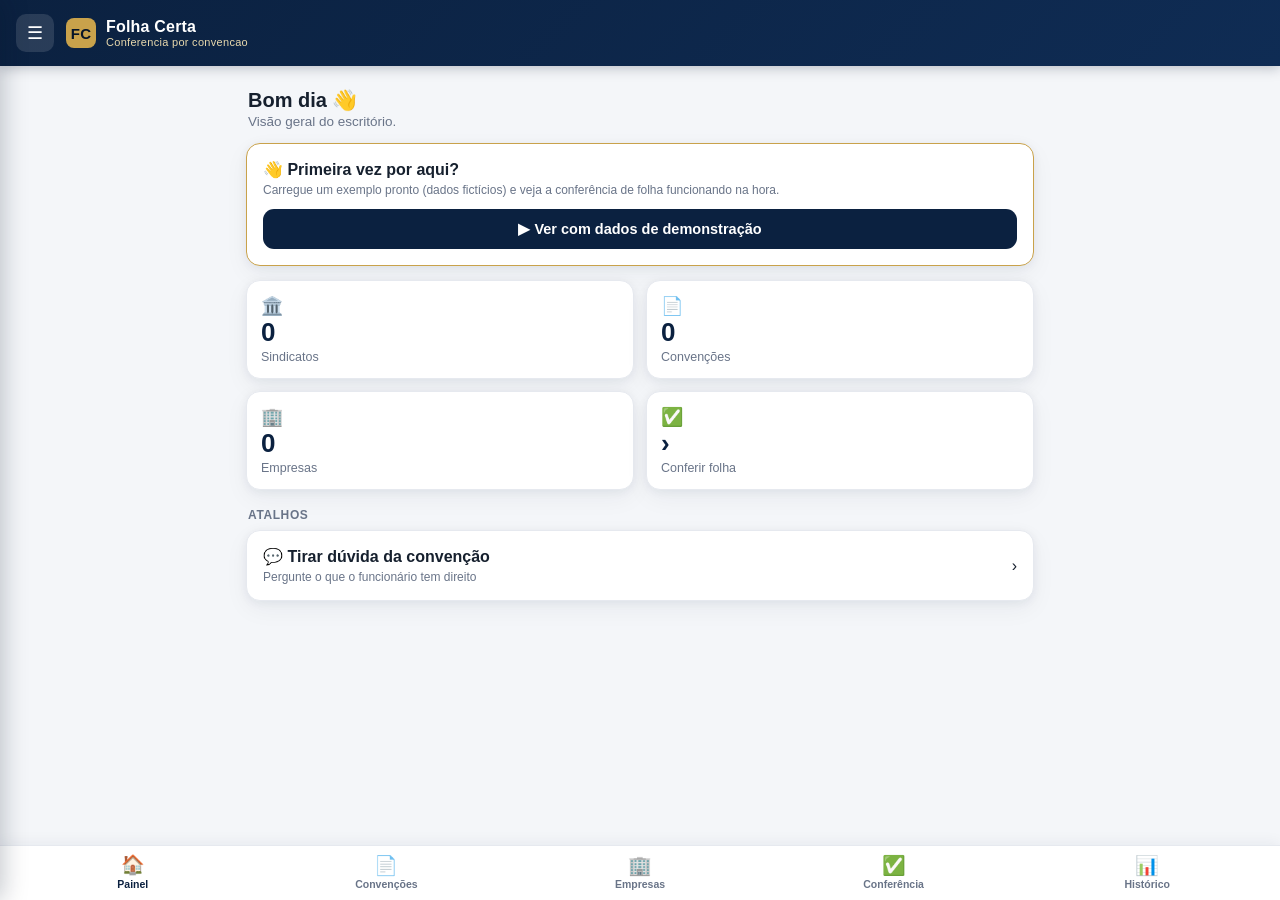
==== folha-certa-standalone.html @ db99e52b "Liga a aba Dúvidas da convenção (Q&A com IA) - Botão Perguntar não fazia nada; agora consulta a IA (" ====
<!DOCTYPE html>
<html lang="pt-BR"><head><meta charset="UTF-8"><meta name="viewport" content="width=device-width, initial-scale=1, viewport-fit=cover, maximum-scale=1"><meta name="theme-color" content="#0B2140"><title>Folha Certa</title>
<style>
/* Folha Certa — MVP
   Identidade Totali: navy + gold. Mobile-first. */

:root{
  --navy:#0B2140;
  --navy-2:#0f2c54;
  --navy-ink:#071528;
  --gold:#C9A24B;
  --gold-soft:#e9d9ad;
  --bg:#F4F6F9;
  --surface:#ffffff;
  --line:#e6e9ef;
  --text:#16202e;
  --muted:#697488;
  --ok:#1f8a54;
  --ok-bg:#e6f5ec;
  --warn:#b7791f;
  --warn-bg:#fdf3e2;
  --err:#c23b3b;
  --err-bg:#fdeaea;
  --radius:14px;
  --shadow:0 2px 10px rgba(11,33,64,.06),0 8px 24px rgba(11,33,64,.05);
  --safe-bottom: env(safe-area-inset-bottom, 0px);
}

*{box-sizing:border-box}
html,body{margin:0;padding:0}
body{
  font-family:-apple-system,BlinkMacSystemFont,"Segoe UI",Roboto,Helvetica,Arial,sans-serif;
  background:var(--bg);
  color:var(--text);
  -webkit-font-smoothing:antialiased;
  padding-bottom:calc(74px + var(--safe-bottom));
}

/* ---------- Top bar ---------- */
.topbar{
  position:sticky;top:0;z-index:40;
  background:linear-gradient(135deg,var(--navy),var(--navy-2));
  color:#fff;
  display:flex;align-items:center;gap:12px;
  padding:14px 16px;
  padding-top:calc(14px + env(safe-area-inset-top,0px));
  box-shadow:0 2px 12px rgba(7,21,40,.25);
}
.topbar .brand{display:flex;align-items:center;gap:10px;font-weight:700;letter-spacing:.2px}
.topbar .brand .logo{
  width:30px;height:30px;border-radius:8px;flex:0 0 auto;
  background:var(--gold);color:var(--navy-ink);
  display:grid;place-items:center;font-weight:800;font-size:15px;
}
.topbar .brand small{display:block;font-weight:500;color:var(--gold-soft);font-size:11px;letter-spacing:.3px}
.topbar .spacer{flex:1}
.iconbtn{
  background:rgba(255,255,255,.12);border:none;color:#fff;
  width:38px;height:38px;border-radius:10px;font-size:18px;cursor:pointer;
}
.iconbtn:active{transform:scale(.96)}

/* ---------- Layout ---------- */
.view{max-width:820px;margin:0 auto;padding:16px 16px 24px}
.view-title{font-size:20px;font-weight:750;margin:6px 2px 2px}
.view-sub{color:var(--muted);font-size:13.5px;margin:0 2px 14px}

/* ---------- Cards ---------- */
.card{
  background:var(--surface);border:1px solid var(--line);
  border-radius:var(--radius);box-shadow:var(--shadow);
  padding:16px;margin-bottom:14px;
}
.card.tap{cursor:pointer;transition:transform .06s ease}
.card.tap:active{transform:scale(.99)}
.card h3{margin:0 0 4px;font-size:16px}
.row{display:flex;align-items:center;gap:12px}
.row.between{justify-content:space-between}
.grow{flex:1;min-width:0}
.stack{display:flex;flex-direction:column;gap:12px}

.kv{display:flex;gap:8px;flex-wrap:wrap;color:var(--muted);font-size:13px;margin-top:6px}
.kv b{color:var(--text);font-weight:600}
.truncate{white-space:nowrap;overflow:hidden;text-overflow:ellipsis}

/* ---------- Dashboard tiles ---------- */
.tiles{display:grid;grid-template-columns:repeat(2,1fr);gap:12px;margin-bottom:6px}
.tile{
  background:var(--surface);border:1px solid var(--line);border-radius:var(--radius);
  padding:14px;box-shadow:var(--shadow);cursor:pointer;
}
.tile .n{font-size:26px;font-weight:800;color:var(--navy)}
.tile .l{font-size:12.5px;color:var(--muted);margin-top:2px}
.tile .ic{font-size:18px}

/* ---------- Badges ---------- */
.badge{display:inline-flex;align-items:center;gap:5px;font-size:11.5px;font-weight:700;
  padding:4px 9px;border-radius:999px;letter-spacing:.2px}
.badge.ok{background:var(--ok-bg);color:var(--ok)}
.badge.warn{background:var(--warn-bg);color:var(--warn)}
.badge.err{background:var(--err-bg);color:var(--err)}
.badge.neutral{background:#eef1f6;color:var(--muted)}
.badge.gold{background:#f6edd6;color:#9a7b28}

/* ---------- Buttons ---------- */
.btn{
  appearance:none;border:none;border-radius:11px;padding:12px 16px;
  font-size:14.5px;font-weight:650;cursor:pointer;display:inline-flex;
  align-items:center;justify-content:center;gap:8px;
}
.btn.primary{background:var(--navy);color:#fff}
.btn.primary:active{background:var(--navy-2)}
.btn.gold{background:var(--gold);color:var(--navy-ink)}
.btn.ghost{background:transparent;color:var(--navy);border:1.5px solid var(--line)}
.btn.danger{background:var(--err-bg);color:var(--err)}
.btn.block{width:100%}
.btn.sm{padding:8px 12px;font-size:13px;border-radius:9px}
.btn:disabled{opacity:.5;cursor:not-allowed}

.fab-row{display:flex;gap:10px;margin-bottom:14px;flex-wrap:wrap}

/* ---------- Forms ---------- */
.field{margin-bottom:13px}
.field label{display:block;font-size:12.5px;font-weight:650;color:var(--navy);margin-bottom:6px}
.field .hint{font-size:11.5px;color:var(--muted);margin-top:5px}
input,select,textarea{
  width:100%;padding:11px 12px;border:1.5px solid var(--line);border-radius:10px;
  font-size:15px;font-family:inherit;background:#fff;color:var(--text);
}
input:focus,select:focus,textarea:focus{outline:none;border-color:var(--gold)}
textarea{resize:vertical;min-height:88px}
.field.two{display:grid;grid-template-columns:1fr 1fr;gap:12px}
.chips{display:flex;flex-wrap:wrap;gap:8px}
.chip{
  border:1.5px solid var(--line);border-radius:999px;padding:8px 12px;font-size:13px;
  cursor:pointer;background:#fff;user-select:none;
}
.chip.on{background:var(--navy);color:#fff;border-color:var(--navy)}

/* upload */
.drop{
  border:2px dashed var(--gold-soft);border-radius:12px;padding:20px;text-align:center;
  background:#fffdf7;color:var(--muted);cursor:pointer;
}
.drop b{color:var(--navy)}
.drop.has{border-style:solid;border-color:var(--ok);background:var(--ok-bg);color:var(--ok)}

/* ---------- Empty state ---------- */
.empty{text-align:center;color:var(--muted);padding:34px 16px}
.empty .em{font-size:34px}
.empty p{margin:8px 0 0;font-size:14px}

/* ---------- Bottom nav ---------- */
.bottomnav{
  position:fixed;left:0;right:0;bottom:0;z-index:50;
  background:#fff;border-top:1px solid var(--line);
  display:flex;justify-content:space-around;
  padding:8px 6px calc(8px + var(--safe-bottom));
  box-shadow:0 -2px 14px rgba(11,33,64,.06);
}
.navitem{
  border:none;background:none;cursor:pointer;flex:1;
  display:flex;flex-direction:column;align-items:center;gap:3px;
  color:var(--muted);font-size:10.5px;font-weight:600;padding:2px;
}
.navitem .i{font-size:19px;line-height:1}
.navitem.on{color:var(--navy)}
.navitem.on .i{transform:translateY(-1px)}

/* ---------- Drawer ---------- */
.scrim{position:fixed;inset:0;background:rgba(7,21,40,.45);z-index:60;opacity:0;pointer-events:none;transition:opacity .2s}
.scrim.on{opacity:1;pointer-events:auto}
.drawer{
  position:fixed;top:0;left:0;bottom:0;width:min(82vw,320px);z-index:70;
  background:#fff;transform:translateX(-100%);transition:transform .22s ease;
  display:flex;flex-direction:column;box-shadow:2px 0 24px rgba(7,21,40,.25);
}
.drawer.on{transform:translateX(0)}
.drawer .dh{background:linear-gradient(135deg,var(--navy),var(--navy-2));color:#fff;padding:22px 18px;padding-top:calc(22px + env(safe-area-inset-top,0px))}
.drawer .dh b{font-size:17px}
.drawer .dh small{color:var(--gold-soft)}
.drawer nav{padding:8px}
.drawer nav a{
  display:flex;align-items:center;gap:12px;padding:13px 12px;border-radius:10px;
  color:var(--text);text-decoration:none;font-weight:600;font-size:15px;cursor:pointer;
}
.drawer nav a .i{width:24px;text-align:center}
.drawer nav a.on{background:#eef2f8;color:var(--navy)}

/* ---------- Modal ---------- */
.modal-scrim{position:fixed;inset:0;background:rgba(7,21,40,.5);z-index:80;display:none;align-items:flex-end;justify-content:center}
.modal-scrim.on{display:flex}
.modal{
  background:#fff;width:100%;max-width:640px;max-height:92vh;overflow:auto;
  border-radius:18px 18px 0 0;padding:18px 18px calc(18px + var(--safe-bottom));
  animation:up .22s ease;
}
@media(min-width:680px){.modal-scrim.on{align-items:center}.modal{border-radius:18px}}
@keyframes up{from{transform:translateY(24px);opacity:.4}to{transform:none;opacity:1}}
.modal .mh{display:flex;align-items:center;justify-content:space-between;margin-bottom:12px}
.modal .mh h3{margin:0;font-size:18px}

/* ---------- Toast ---------- */
.toast{
  position:fixed;left:50%;bottom:calc(90px + var(--safe-bottom));transform:translateX(-50%) translateY(20px);
  background:var(--navy-ink);color:#fff;padding:12px 18px;border-radius:12px;font-size:14px;
  z-index:100;opacity:0;pointer-events:none;transition:all .25s;max-width:90vw;text-align:center;
}
.toast.on{opacity:1;transform:translateX(-50%) translateY(0)}
.toast.ok{background:#12603d}
.toast.err{background:#8f2b2b}

/* ---------- Result blocks (conferência) ---------- */
.result-group{border-radius:12px;overflow:hidden;border:1px solid var(--line);margin-bottom:12px}
.result-group .gh{padding:12px 14px;font-weight:700;display:flex;align-items:center;gap:8px}
.result-group.err .gh{background:var(--err-bg);color:var(--err)}
.result-group.warn .gh{background:var(--warn-bg);color:var(--warn)}
.result-group .item{padding:12px 14px;border-top:1px solid var(--line);font-size:14px}
.result-group .item small{color:var(--muted);display:block;margin-top:3px}

.section-hd{font-size:12px;font-weight:700;color:var(--muted);text-transform:uppercase;letter-spacing:.6px;margin:18px 2px 8px}
.list-row{display:flex;align-items:center;gap:10px;padding:10px 0;border-bottom:1px solid var(--line)}
.list-row:last-child{border-bottom:none}
.mini{font-size:12px;color:var(--muted)}
.tag-linha{background:#eef2f8;border-radius:8px;padding:3px 8px;font-size:12px;color:var(--navy);font-weight:600;display:inline-block;margin:2px 4px 2px 0}
.divider{height:1px;background:var(--line);margin:14px 0}
.notice{background:#eef4ff;border:1px solid #d3e0f7;color:#2c4a7a;border-radius:12px;padding:13px 14px;font-size:13.5px;line-height:1.5}
.notice.gold{background:#fbf5e6;border-color:#ecdcb3;color:#7d6320}

/* ---------- Impressão / PDF ---------- */
#printArea{display:none}
@media print{
  .topbar,.bottomnav,.drawer,.scrim,.modal-scrim,.no-print,.toast{display:none !important}
  body{padding:0 !important;background:#fff !important}
  body > *:not(#printArea){display:none !important}
  #printArea{display:block !important;padding:12px;max-width:100%}
  .card,.result-group{box-shadow:none !important;border:1px solid #bbb;break-inside:avoid}
  .result-group .gh{-webkit-print-color-adjust:exact;print-color-adjust:exact}
  details{display:block !important}
  details > summary{list-style:none}
  details > *{display:block !important}
  .badge{-webkit-print-color-adjust:exact;print-color-adjust:exact}
}

</style>
</head><body>
<header class="topbar">
  <button class="iconbtn" id="menuBtn" aria-label="Menu">&#9776;</button>
  <div class="brand"><span class="logo">FC</span><div>Folha Certa<small>Conferencia por convencao</small></div></div>
  <span class="spacer"></span>
</header>
<main id="app"></main>
<div class="scrim" id="scrim"></div>
<aside class="drawer" id="drawer">
  <div class="dh"><b>Folha Certa</b><br><small>Totali Contabilidade</small></div>
  <nav id="drawerNav"></nav>
  <div style="margin-top:auto;padding:12px;border-top:1px solid var(--line)">
    <button class="btn ghost block sm" data-config style="margin-bottom:8px">&#9881; Configuracoes</button>
    <button class="btn ghost block sm" data-export>&#10548; Exportar backup (JSON)</button>
  </div>
</aside>
<nav class="bottomnav" id="bottomnav"></nav>
<div class="modal-scrim" id="modalScrim"><div class="modal" id="modalBody"></div></div>
<div class="toast" id="toast"></div>
<script>
/* db.js — Camada de dados do Folha Certa.
 *
 * HOJE: guarda tudo no localStorage do aparelho (funciona abrindo o arquivo,
 *       sem instalar nada, sem internet).
 * DEPOIS: pra sincronizar entre celulares/usuários, trocamos só este arquivo
 *       por um adaptador do Firebase Firestore. A API abaixo (list/get/add/
 *       update/remove/where) foi desenhada pra ficar igual, então nenhum outro
 *       arquivo muda quando migrarmos.
 *
 * Coleções usadas:
 *   sindicatos  { id, nome, cnpj, categoria }
 *   convencoes  { id, sindicatoId, titulo, numeroRegistro, abrangencia,
 *                 dataBaseMes, vigenciaInicio, vigenciaFim, pdfName,
 *                 regras{...}, aprovada, origemRegras }
 *   empresas    { id, nome, cnpj, convencaoIds[] }
 *   folhas      { id, empresaId, competencia, ... }   (fase futura)
 */
const DB = (function () {
  const PREFIX = 'fc.';
  const mem = {}; // fallback em memória se o localStorage estiver indisponível

  function read(coll) {
    try {
      const v = localStorage.getItem(PREFIX + coll);
      return v ? JSON.parse(v) : (mem[coll] || []);
    } catch (e) { return mem[coll] || []; }
  }
  function write(coll, arr) {
    mem[coll] = arr;
    try { localStorage.setItem(PREFIX + coll, JSON.stringify(arr)); } catch (e) { /* usa memória */ }
  }
  function uid() {
    return 'id' + Date.now().toString(36) + Math.random().toString(36).slice(2, 7);
  }

  return {
    async list(coll) { return read(coll); },
    async get(coll, id) { return read(coll).find(x => x.id === id) || null; },
    async where(coll, pred) { return read(coll).filter(pred); },
    async add(coll, obj) {
      const arr = read(coll);
      const rec = Object.assign({}, obj, { id: uid(), createdAt: new Date().toISOString() });
      arr.push(rec);
      write(coll, arr);
      return rec;
    },
    async update(coll, id, patch) {
      const arr = read(coll);
      const i = arr.findIndex(x => x.id === id);
      if (i < 0) return null;
      arr[i] = Object.assign({}, arr[i], patch, { updatedAt: new Date().toISOString() });
      write(coll, arr);
      return arr[i];
    },
    async remove(coll, id) {
      write(coll, read(coll).filter(x => x.id !== id));
    },
    // configuração global (salário mínimo etc.)
    async getConfig() {
      try { return JSON.parse(localStorage.getItem(PREFIX + 'config')) || mem._config || {}; }
      catch (e) { return mem._config || {}; }
    },
    async setConfig(patch) {
      const cur = await this.getConfig();
      const next = Object.assign({}, cur, patch);
      mem._config = next;
      try { localStorage.setItem(PREFIX + 'config', JSON.stringify(next)); } catch (e) { /* usa memória */ }
      return next;
    },
    // utilitário p/ exportar todos os dados (backup em JSON)
    async dump() {
      return {
        sindicatos: read('sindicatos'),
        convencoes: read('convencoes'),
        empresas: read('empresas'),
        folhas: read('folhas'),
        config: await this.getConfig(),
        exportadoEm: new Date().toISOString(),
      };
    },
  };
})();

</script>
<script>
/* schema.js — estrutura das "regras" absorvidas de uma convenção + utilitários.
 *
 * Este é o coração do sistema: o formato para o qual a IA vai converter a CCT,
 * e que você confere/edita antes de valer. Cada campo aqui vira uma verificação
 * na conferência de folha.
 */
const Schema = {

  /* Estrutura vazia de regras de uma convenção. */
  emptyRegras() {
    return {
      pisos: [],            // [{ funcao, valor, jornada }]
      reajuste: { percentual: null, aPartirDe: '' },
      tempoServico: {       // triênio/anuênio/quinquênio
        aplica: false,
        tipo: 'trienio',    // anuenio | bienio | trienio | quinquenio
        percentual: null,   // % por período
        base: 'salario_base',
        teto: null,         // nº máx de períodos (null = sem teto)
        condicoes: '',
      },
      produtividade: {
        aplica: false,
        tipo: 'percentual', // percentual | valor_fixo
        valor: null,
        condicoes: '',
      },
      adiantamento: {
        obrigatorio: false,
        percentual: 40,
        diaLimite: 20,
      },
      adicionais: {
        horaExtra: 50,      // %
        horaExtra100: 100,  // domingos/feriados
        noturno: 20,        // %
        insalubridade: '',  // texto: grau/base
        periculosidade: '', // texto
      },
      estabilidades: [],    // [{ tipo, descricao, duracaoMeses }]
      beneficios: [],       // [{ tipo, valor, condicoes }]
      contribuicoes: [],    // [{ tipo, base, valor, desconto }]
      encargos: {           // rubricas que DEVEM incidir INSS/FGTS (checagem de encargos)
        incideINSS: ['salario', 'hora_extra', 'adicional_noturno', 'trienio', 'produtividade', 'insalubridade', 'periculosidade', 'dsr', 'ferias_gozadas'],
        incideFGTS: ['salario', 'hora_extra', 'adicional_noturno', 'trienio', 'produtividade', 'insalubridade', 'periculosidade', 'dsr', 'ferias_gozadas', 'aviso_previo', '13_salario'],
        naoIncide: ['vale_transporte', 'vale_refeicao_pat', 'ferias_indenizadas', 'ajuda_custo'],
      },
      observacoes: '',
    };
  },

  /* Regras-base da CLT pura (para empresas/funcionários sem convenção).
     Piso = salário mínimo nacional vigente (vem das Configurações). */
  cltRegras(salarioMinimo) {
    const r = this.emptyRegras();
    r.pisos = [{ funcao: 'Salário mínimo nacional', valor: salarioMinimo || null, jornada: '44h semanais' }];
    r.adicionais = {
      horaExtra: 50, horaExtra100: 100, noturno: 20,
      insalubridade: 'Conforme NR-15 (10/20/40% do salário mínimo) + laudo',
      periculosidade: '30% sobre o salário base (NR-16)',
    };
    r.estabilidades = [
      { tipo: 'gestante', descricao: 'Gestante: da confirmação da gravidez até 5 meses após o parto (art. 10, II, b, ADCT).', duracaoMeses: 5 },
      { tipo: 'acidente', descricao: 'Acidentária: 12 meses após o retorno do afastamento por acidente de trabalho (Lei 8.213/91, art. 118).', duracaoMeses: 12 },
    ];
    r.beneficios = [
      { tipo: 'vale_transporte', valor: null, condicoes: 'Obrigatório se o empregado solicitar (Lei 7.418/85); desconto de até 6% do salário base.' },
    ];
    r.observacoes = 'REGIME CLT PURO (sem convenção). Aplicam-se apenas as normas da CLT e o salário mínimo nacional vigente. Base: HE 50% (100% em domingos/feriados), adicional noturno 20% (hora reduzida 52min30s), DSR, 13º, férias + 1/3, FGTS 8%, INSS. Sem piso de categoria, triênio, produtividade ou benefícios de convenção. Atualize o salário mínimo em Configurações a cada virada de ano.';
    return r;
  },

  tiposEstabilidade: [
    { v: 'gestante', l: 'Gestante' },
    { v: 'pre_aposentadoria', l: 'Pré-aposentadoria' },
    { v: 'acidente', l: 'Acidente de trabalho / retorno do INSS' },
    { v: 'retorno_afastamento', l: 'Retorno de afastamento' },
    { v: 'membro_cipa', l: 'Membro da CIPA' },
    { v: 'servico_militar', l: 'Retorno do serviço militar' },
  ],
  tiposBeneficio: [
    { v: 'vale_alimentacao', l: 'Vale alimentação' },
    { v: 'vale_refeicao', l: 'Vale refeição' },
    { v: 'vale_transporte', l: 'Vale transporte' },
    { v: 'cesta_basica', l: 'Cesta básica' },
    { v: 'plano_saude', l: 'Plano de saúde' },
    { v: 'plano_odontologico', l: 'Plano odontológico' },
    { v: 'seguro_vida', l: 'Seguro de vida' },
    { v: 'auxilio_assistencial', l: 'Auxílio/plano de assistência' },
    { v: 'auxilio_creche', l: 'Auxílio creche' },
    { v: 'auxilio_alimentacao_local', l: 'Refeição no local' },
  ],
  tiposContribuicao: [
    { v: 'assistencial', l: 'Contribuição assistencial' },
    { v: 'confederativa', l: 'Contribuição confederativa' },
    { v: 'mensalidade', l: 'Mensalidade sindical' },
    { v: 'negocial', l: 'Taxa negocial' },
  ],
  tiposTempoServico: [
    { v: 'anuenio', l: 'Anuênio (1 ano)' },
    { v: 'bienio', l: 'Biênio (2 anos)' },
    { v: 'trienio', l: 'Triênio (3 anos)' },
    { v: 'quinquenio', l: 'Quinquênio (5 anos)' },
  ],

  /* Meses para data-base */
  meses: ['Janeiro','Fevereiro','Março','Abril','Maio','Junho','Julho','Agosto','Setembro','Outubro','Novembro','Dezembro'],
};

/* ---------------- Utils ---------------- */
const Util = {
  // ---- CNPJ ----
  formatCNPJ(v) {
    v = (v || '').replace(/\D/g, '').slice(0, 14);
    if (v.length <= 2) return v;
    let out = v.slice(0, 2) + '.' + v.slice(2, 5);
    if (v.length > 5) out += '.' + v.slice(5, 8);
    if (v.length > 8) out += '/' + v.slice(8, 12);
    if (v.length > 12) out += '-' + v.slice(12, 14);
    return out;
  },
  validaCNPJ(v) {
    v = (v || '').replace(/\D/g, '');
    if (v.length !== 14 || /^(\d)\1{13}$/.test(v)) return false;
    const calc = (base) => {
      let len = base.length, pos = len - 7, sum = 0;
      for (let i = len; i >= 1; i--) {
        sum += parseInt(base[len - i]) * pos--;
        if (pos < 2) pos = 9;
      }
      const r = sum % 11;
      return r < 2 ? 0 : 11 - r;
    };
    const d1 = calc(v.slice(0, 12));
    const d2 = calc(v.slice(0, 12) + d1);
    return v.slice(12) === '' + d1 + d2;
  },

  // ---- Datas ----
  formatDateBR(iso) {
    if (!iso) return '—';
    const [y, m, d] = iso.split('-');
    return `${d}/${m}/${y}`;
  },
  diasAte(iso) {
    if (!iso) return null;
    const alvo = new Date(iso + 'T00:00:00');
    const hoje = new Date(); hoje.setHours(0, 0, 0, 0);
    return Math.round((alvo - hoje) / 86400000);
  },
  // Status de vigência da convenção com base no fim
  statusVigencia(vigenciaFim) {
    const d = Util.diasAte(vigenciaFim);
    if (d === null) return { cls: 'neutral', txt: 'Sem vigência', dias: null };
    if (d < 0) return { cls: 'err', txt: `Vencida há ${Math.abs(d)} dia(s)`, dias: d };
    if (d <= 60) return { cls: 'warn', txt: `Vence em ${d} dia(s)`, dias: d };
    return { cls: 'ok', txt: `Vigente (${d} dia(s))`, dias: d };
  },

  // ---- Moeda ----
  formatBRL(n) {
    if (n === null || n === undefined || n === '' || isNaN(n)) return '—';
    return Number(n).toLocaleString('pt-BR', { style: 'currency', currency: 'BRL' });
  },
  parseNum(v) {
    if (v === '' || v === null || v === undefined) return null;
    const n = parseFloat(String(v).replace(/\./g, '').replace(',', '.'));
    return isNaN(n) ? null : n;
  },

  escape(s) {
    return String(s == null ? '' : s).replace(/[&<>"']/g, c =>
      ({ '&': '&amp;', '<': '&lt;', '>': '&gt;', '"': '&quot;', "'": '&#39;' }[c]));
  },

  // extrai a UF de um texto de abrangência tipo "Aracaju/SE" ou "todo o estado de SE"
  parseUF(s) {
    const m = (s || '').toUpperCase().match(/\b(AC|AL|AP|AM|BA|CE|DF|ES|GO|MA|MT|MS|MG|PA|PB|PR|PE|PI|RJ|RN|RS|RO|RR|SC|SP|SE|TO)\b/);
    return m ? m[1] : '';
  },
};

</script>
<script>
/* audit.js — motor de conferência da folha contra as regras da convenção.
 *
 * Entra: uma folha (estruturada) + a(s) convenção(ões) vinculada(s) + config.
 * Sai:   { erros[], alertas[], conformes[], resumo{} }
 *
 * Cada achado é agregado por título (funcionários idênticos viram uma linha só,
 * com a lista de nomes), pra o relatório não ficar repetitivo.
 */
const Audit = (function () {

  const norm = s => (s || '').toString().toLowerCase().normalize('NFD').replace(/[̀-ͯ]/g, '');
  const money = n => Number(n || 0);
  const round2 = n => Math.round(n * 100) / 100;

  // acha a rubrica do funcionário por palavras-chave (na descrição)
  function acharRubrica(func, regex, tipo) {
    return (func.rubricas || []).find(r => regex.test(norm(r.descricao)) && (!tipo || r.tipo === tipo));
  }
  function pisoAplicavel(regras, cargo) {
    const pisos = (regras && regras.pisos) || [];
    if (!pisos.length) return null;
    if (pisos.length === 1) return pisos[0];
    const c = norm(cargo);
    return pisos.find(p => c && norm(p.funcao) && (c.includes(norm(p.funcao)) || norm(p.funcao).includes(c))) || null;
  }
  function contribAssistencial(regras) {
    return ((regras && regras.contribuicoes) || []).find(x => /assistenc/.test(norm(x.tipo)) && (x.percentual || x.cronograma));
  }
  // percentual da assistencial na competência (cronograma [{competencia:"06/2026",percentual:2}] tem prioridade)
  function pctAssistencial(assist, competencia) {
    if (assist && Array.isArray(assist.cronograma) && competencia) {
      const m = assist.cronograma.find(x => (x.competencia || '') === competencia);
      if (m && m.percentual != null) return money(m.percentual);
    }
    return money(assist && assist.percentual);
  }

  function run(folha, conv, config) {
    const R = { erros: [], alertas: [], conformes: [], resumo: {} };
    if (!conv) { R.erros.push(mk('erro', 'Sem convenção vinculada', 'A empresa da folha não tem convenção/regime vinculado. Vincule para conferir.')); return R; }
    const regras = conv.regras || {};
    const funcs = folha.funcionarios || [];
    const bag = {}; // agregador: chave -> item

    function add(sev, titulo, detalhe, nome, valor) {
      const key = sev + '|' + titulo + '|' + (detalhe || '');
      if (!bag[key]) bag[key] = mk(sev, titulo, detalhe, valor, []);
      if (nome && !bag[key].funcs.includes(nome)) bag[key].funcs.push(nome);
    }

    const assist = contribAssistencial(regras);
    const preveQuebraCaixa = /quebra de caixa/.test(norm(regras.observacoes)) || money((regras.pisos || []).length);
    const temTrienio = regras.tempoServico && regras.tempoServico.aplica;

    funcs.forEach(f => {
      const nome = f.nome;
      const sal = money(f.salario);

      // 0) PRÓ-LABORE / SÓCIO / AUTÔNOMO — não é celetista, fica fora da conferência CLT.
      //    Detecta por: (a) campo "vinculo" lido pela IA, (b) cargo/situação de sócio/titular
      //    (com \b pra não casar "social"), (c) rubrica PRÓ-LABORE na folha (sinal mais forte).
      const vinc = norm(f.vinculo);
      const ehProLabore =
        /pro.?labore|contribuinte individual|autonom|s[óo]ci[oa]|titular|diretor/.test(vinc)
        || /\b(s[óo]ci[oa]|titular)\b/.test(norm(f.cargo) + ' ' + norm(f.situacao))
        || !!acharRubrica(f, /pro.?labore/);
      if (ehProLabore) {
        add('alerta', 'Pró-labore / sócio — fora da conferência CLT',
          `${nome}: não é celetista, então piso, triênio, quebra de caixa e horas extras não se aplicam. Confira apenas INSS/IRRF pelas regras de contribuinte individual.`, nome);
        return;
      }

      // 1) PISO (proporcional às horas contratadas quando a jornada é reduzida)
      const piso = pisoAplicavel(regras, f.cargo);
      if (piso && money(piso.valor)) {
        const h = money(f.horasMes);
        const fator = (h > 0 && h < 219) ? h / 220 : 1;   // 220h = jornada cheia (44h)
        const pisoEsp = round2(money(piso.valor) * fator);
        if (sal < pisoEsp - 0.01) {
          add('erro', 'Salário abaixo do piso',
            `${nome}: salário ${brl(sal)} < piso${fator < 1 ? ' proporcional a ' + Math.round(h) + 'h' : ''} ${brl(pisoEsp)}${fator < 1 ? ' (piso cheio ' + brl(piso.valor) + ')' : ''}. Corrigir o salário-base.`, nome, pisoEsp - sal);
        } else {
          add('conforme', 'Salário conforme o piso', `Salário ≥ piso (proporcional às horas quando a jornada é reduzida).`, nome);
        }
      } else {
        add('alerta', 'Função sem piso mapeado',
          `Cargo "${f.cargo}" não casou com nenhum piso da convenção. Confirmar o enquadramento.`, nome);
      }

      // 2) ADICIONAL NOTURNO + REFLEXO
      const temNoturno = acharRubrica(f, /adicional noturno|hora.*noturn/, 'P');
      const temReflexo = acharRubrica(f, /reflexo.*noturn|dsr.*noturn/, 'P');
      if (temNoturno && !temReflexo) {
        add('erro', 'Adicional noturno sem reflexo em DSR',
          'A convenção manda integrar HE/noturno habituais nos reflexos (DSR, férias, 13º).', nome);
      } else if (temNoturno && temReflexo) {
        add('conforme', 'Adicional noturno com reflexo em DSR', 'Reflexo do noturno presente.', nome);
      }

      // 3) CONTRIBUIÇÃO ASSISTENCIAL (percentual pode variar por mês — usa a competência)
      if (assist) {
        const pct = pctAssistencial(assist, folha.competencia);
        const esperado = round2(sal * pct / 100);
        const rub = acharRubrica(f, /assistenc|contribui.*sindic|sindical|negocial/, 'D');
        if (!rub) {
          add('alerta', 'Contribuição assistencial não descontada',
            `A CCT prevê ${pct}% nesta competência (${brl(esperado)}). Verificar direito de oposição ou lançamento.`, nome, esperado);
        } else if (Math.abs(money(rub.valor) - esperado) > 0.05) {
          add('erro', 'Contribuição assistencial com valor divergente',
            `CCT prevê ${pct}% em ${folha.competencia || 'nesta competência'} = ${brl(esperado)}. Na folha: "${rub.descricao.trim()}" = ${brl(rub.valor)}. Diferença ${brl(Math.abs(esperado - money(rub.valor)))}/empregado.`, nome, esperado - money(rub.valor));
        } else {
          add('conforme', 'Contribuição assistencial correta', `${pct}% aplicado nesta competência.`, nome);
        }
      }

      // 4) QUEBRA DE CAIXA (se a função for de caixa)
      if (preveQuebraCaixa && /caixa/.test(norm(f.cargo))) {
        const qc = acharRubrica(f, /quebra de caixa|quebra.*caixa/, 'P');
        if (!qc) add('erro', 'Falta adicional de quebra de caixa',
          'Função de caixa: a CCT garante 6% do salário normativo. Não encontrei a rubrica.', nome, round2(sal * 0.06));
      } else if (preveQuebraCaixa && /(atendente|balcao|balconist)/.test(norm(f.cargo))) {
        add('alerta', 'Verificar quebra de caixa',
          `"${f.cargo}" pode exercer função de caixa. Se sim, falta o adicional de 6% (${brl(round2(sal * 0.06))}).`, nome);
      }

      // 5) TRIÊNIO / TEMPO DE SERVIÇO
      if (temTrienio && f.admissao) {
        const anos = anosEntre(f.admissao, folha.competencia);
        const periodo = 3;
        const devidos = Math.floor(anos / periodo);
        const rubT = acharRubrica(f, /trienio|tri.nio|tempo de servico|anuenio|quinquenio/, 'P');
        if (devidos >= 1 && !rubT) {
          add('erro', 'Triênio/tempo de serviço não lançado',
            `${anos.toFixed(1)} anos de casa → ${devidos} período(s). A CCT prevê ${regras.tempoServico.percentual}% por período.`, nome);
        }
        // perto de completar (alerta)
        const faltaAno = periodo - (anos % periodo);
        if (faltaAno <= 60 / 365) {
          add('alerta', 'Perto de completar triênio',
            `${nome} completa novo período em breve (${anos.toFixed(1)} anos). Programar o lançamento.`, nome);
        }
      }

      // 6) ESTABILIDADE (se afastado/situação especial)
      const sit = norm(f.situacao);
      if (/afast|acidente|gestante|licenca|auxilio.?doenca/.test(sit)) {
        const est = (regras.estabilidades || []).map(e => e.tipo).join(', ');
        add('alerta', 'Situação com possível estabilidade',
          `${nome} está "${f.situacao}". Verificar estabilidade${est ? ' (' + est + ')' : ''} ao retornar/desligar.`, nome);
      }
    });

    // ---- Nível empresa ----
    // Benefícios pagos pela empresa (não aparecem na folha)
    (regras.beneficios || []).forEach(b => {
      const cond = norm(b.condicoes);
      const ehEmpresa = /empresa|pago pela empresa|obriga/.test(cond) || /assistencial|odontolog/.test(norm(b.tipo));
      if (ehEmpresa) {
        add('alerta', 'Benefício de custeio da empresa — confirmar pagamento',
          `${labelBenef(b.tipo)}${b.valor ? ' (' + brl(b.valor) + '/empregado)' : ''}: obrigação da empresa, não aparece na folha. Confirmar o recolhimento/pagamento.`, null, b.valor);
      }
    });

    // Contribuição patronal (lembrete)
    ((regras.contribuicoes || [])).forEach(x => {
      if (/negocial|patronal/.test(norm(x.tipo)) && norm(x.desconto) === 'empresa') {
        add('alerta', 'Contribuição patronal (lembrete)',
          `${x.obs || 'Contribuição negocial patronal'} — pagamento pela empresa, fora da folha mensal.`, null, x.valor);
      }
    });

    // Encargos: FGTS = 8% da base
    if (folha.totais && money(folha.totais.baseFGTS)) {
      const espFGTS = round2(money(folha.totais.baseFGTS) * 0.08);
      const difFGTS = Math.abs(espFGTS - money(folha.totais.valorFGTS));
      if (difFGTS > 1) {
        add('erro', 'FGTS divergente', `Esperado 8% de ${brl(folha.totais.baseFGTS)} = ${brl(espFGTS)}; na folha ${brl(folha.totais.valorFGTS)}.`, null, difFGTS);
      } else {
        add('conforme', 'FGTS conforme (8% da base)', `${brl(folha.totais.valorFGTS)} sobre ${brl(folha.totais.baseFGTS)}.`, null);
      }
    }
    // Encargos incidem sobre adicional noturno (base INSS/FGTS inclui os proventos)
    add('conforme', 'Encargos incidindo sobre as rubricas salariais',
      'INSS e FGTS calculados sobre base que inclui adicional noturno e reflexos.', null);
    // Regime (Simples Nacional)
    if (folha.regime === 'simples' || (folha.totais && money(folha.totais.inssEmpresa) === 0 && money(folha.totais.inssSegurados) > 0)) {
      add('conforme', 'INSS patronal zerado coerente com o Simples Nacional',
        'Empresa/RAT/Terceiros = 0 (a CPP está no DAS do Simples).', null);
    }

    // materializa
    Object.values(bag).forEach(it => {
      (it.sev === 'erro' ? R.erros : it.sev === 'alerta' ? R.alertas : R.conformes).push(it);
    });
    R.resumo = {
      empresa: folha.empresaNome, cnpj: folha.empresaCnpj, competencia: folha.competencia,
      convencao: conv.titulo, nFunc: funcs.length,
      totalProventos: folha.totais && folha.totais.proventos, liquido: folha.totais && folha.totais.liquido,
      nErros: R.erros.length, nAlertas: R.alertas.length,
    };
    return R;
  }

  function mk(sev, titulo, detalhe, valor, funcs) { return { sev, titulo, detalhe: detalhe || '', valor: valor ?? null, funcs: funcs || [] }; }
  function brl(n) { return Number(n || 0).toLocaleString('pt-BR', { style: 'currency', currency: 'BRL' }); }
  function anosEntre(admissaoISO, competencia) {
    const [mm, yy] = (competencia || '').split('/');
    const ref = yy ? new Date(`${yy}-${String(mm).padStart(2, '0')}-28T00:00:00`) : new Date();
    const adm = new Date(admissaoISO + 'T00:00:00');
    return (ref - adm) / (365.25 * 86400000);
  }
  function labelBenef(t) {
    const map = { plano_saude: 'Plano de saúde', plano_odontologico: 'Plano odontológico', auxilio_assistencial: 'Auxílio/plano de assistência', seguro_vida: 'Seguro de vida', vale_transporte: 'Vale-transporte', cesta_basica: 'Cesta básica' };
    return map[t] || t;
  }

  return { run };
})();

</script>
<script>
/* ia.js — chamada direta à Claude API (Anthropic) a partir do navegador.
 * A chave fica só no aparelho (Configurações). Funciona quando o app está
 * hospedado em http/https (GitHub Pages) — não funciona abrindo como arquivo
 * nem dentro do preview do Claude (CSP bloqueia).
 */
const IA = (function () {
  const ENDPOINT = 'https://api.anthropic.com/v1/messages';
  const VERSION = '2023-06-01';

  async function chamar(cfg, system, userContent, maxTokens) {
    if (!cfg || !cfg.apiKey) throw new Error('Configure a chave da API da Anthropic em Configurações (menu ☰).');
    const body = {
      model: (cfg && cfg.iaModel) || 'claude-opus-4-8',
      max_tokens: maxTokens || 12000,
      system: system,
      messages: [{ role: 'user', content: userContent }],
    };
    let res;
    try {
      res = await fetch(ENDPOINT, {
        method: 'POST',
        headers: {
          'content-type': 'application/json',
          'x-api-key': cfg.apiKey,
          'anthropic-version': VERSION,
          'anthropic-dangerous-direct-browser-access': 'true',
        },
        body: JSON.stringify(body),
      });
    } catch (e) {
      throw new Error('Falha de rede ao chamar a IA. Abra o app pelo site (https), não como arquivo.');
    }
    if (!res.ok) {
      let msg = 'Erro ' + res.status;
      try { const j = await res.json(); if (j && j.error && j.error.message) msg = j.error.message; } catch (e) {}
      if (res.status === 401) msg = 'Chave da API inválida. Confira em Configurações.';
      throw new Error(msg);
    }
    const data = await res.json();
    return (data.content || []).filter(b => b.type === 'text').map(b => b.text).join('\n');
  }

  function extrairJSON(texto) {
    let t = (texto || '').trim();
    const cerca = t.match(/```(?:json)?\s*([\s\S]*?)```/i);
    if (cerca) t = cerca[1].trim();
    const ini = t.indexOf('{'), fim = t.lastIndexOf('}');
    if (ini >= 0 && fim > ini) t = t.slice(ini, fim + 1);
    return JSON.parse(t);
  }

  function doc(base64) {
    return { type: 'document', source: { type: 'base64', media_type: 'application/pdf', data: base64 } };
  }

  /* ---- Absorver convenção (CCT/ACT) ---- */
  async function absorverConvencao(base64pdf, cfg) {
    const system =
      'Você é um analista trabalhista brasileiro. Leia o PDF da convenção coletiva (CCT/ACT), inclusive ' +
      'quando for escaneado, e extraia as regras num JSON. Responda APENAS com o JSON, sem texto antes ou ' +
      'depois e sem cercas de código.\n\n' +
      'Formato exato:\n' +
      '{\n' +
      '  "sindicato": {"nome": string, "cnpj": string (só dígitos), "categoria": string},\n' +
      '  "convencao": {\n' +
      '    "titulo": string, "numeroRegistro": string (registro no MTE), "abrangencia": string,\n' +
      '    "uf": string (2 letras), "dataBaseMes": um de [Janeiro..Dezembro],\n' +
      '    "vigenciaInicio": "AAAA-MM-DD", "vigenciaFim": "AAAA-MM-DD",\n' +
      '    "regras": {\n' +
      '      "pisos": [{"funcao": string, "valor": number, "jornada": string}],\n' +
      '      "reajuste": {"percentual": number|null, "aPartirDe": "AAAA-MM-DD"|""},\n' +
      '      "tempoServico": {"aplica": boolean, "tipo": "anuenio"|"bienio"|"trienio"|"quinquenio", "percentual": number|null, "base": "salario_base", "teto": number|null, "condicoes": string},\n' +
      '      "produtividade": {"aplica": boolean, "tipo": "percentual"|"valor_fixo", "valor": number|null, "condicoes": string},\n' +
      '      "adiantamento": {"obrigatorio": boolean, "percentual": number|null, "diaLimite": number|null},\n' +
      '      "adicionais": {"horaExtra": number, "horaExtra100": number, "noturno": number, "insalubridade": string, "periculosidade": string},\n' +
      '      "estabilidades": [{"tipo": "gestante"|"pre_aposentadoria"|"acidente"|"retorno_afastamento"|"membro_cipa"|"servico_militar", "descricao": string, "duracaoMeses": number|null}],\n' +
      '      "beneficios": [{"tipo": "vale_alimentacao"|"vale_refeicao"|"vale_transporte"|"cesta_basica"|"plano_saude"|"plano_odontologico"|"seguro_vida"|"auxilio_assistencial"|"auxilio_creche"|"auxilio_alimentacao_local", "valor": number|null, "condicoes": string}],\n' +
      '      "contribuicoes": [{"tipo": "assistencial"|"confederativa"|"mensalidade"|"negocial", "base": string, "percentual": number|null, "valor": number|null, "desconto": "empregado"|"empresa", "obs": string}],\n' +
      '      "observacoes": string\n' +
      '    }\n' +
      '  }\n' +
      '}\n\n' +
      'Regras: valores em número (ponto decimal), percentuais em número (ex.: 1.5 para 1,5%). Se a convenção NÃO ' +
      'prevê triênio/tempo de serviço, use "aplica": false; idem produtividade e adiantamento (obrigatorio false). ' +
      'Em "observacoes" liste os pontos importantes para a conferência da folha (quebra de caixa, reflexos, ' +
      'estabilidades extras, multas). Não invente valores: se não achar, use null ou "".';
    const content = [doc(base64pdf), { type: 'text', text: 'Absorva as regras desta convenção no JSON pedido.' }];
    return extrairJSON(await chamar(cfg, system, content, 16000));
  }

  /* ---- Absorver folha de pagamento ---- */
  async function absorverFolha(base64pdf, cfg) {
    const system =
      'Você é um analista de departamento pessoal brasileiro. Leia o PDF da folha/extrato de pagamento e ' +
      'extraia os dados num JSON. Responda APENAS com o JSON, sem texto antes/depois e sem cercas.\n\n' +
      'Formato exato:\n' +
      '{\n' +
      '  "empresaNome": string, "empresaCnpj": string (só dígitos), "competencia": "MM/AAAA",\n' +
      '  "regime": "simples"|"normal" (use "simples" se INSS empresa/RAT/terceiros forem 0),\n' +
      '  "totais": {"proventos": number, "descontos": number, "liquido": number, "baseFGTS": number, "valorFGTS": number, "inssSegurados": number, "inssEmpresa": number},\n' +
      '  "funcionarios": [{\n' +
      '    "matricula": string, "nome": string, "cpf": string, "cargo": string, "cbo": string,\n' +
      '    "admissao": "AAAA-MM-DD", "situacao": string, "vinculo": string, "salario": number, "horasMes": number,\n' +
      '    "rubricas": [{"cod": string, "descricao": string, "referencia": number, "valor": number, "tipo": "P"|"D"|"I"}],\n' +
      '    "proventos": number, "descontos": number, "liquido": number, "baseINSS": number, "baseFGTS": number, "valorFGTS": number\n' +
      '  }]\n' +
      '}\n\n' +
      'tipo da rubrica: "P" provento, "D" desconto, "I" informativa. Valores em número (ponto decimal).\n' +
      '"vinculo": tipo de vínculo do trabalhador. Use "pro-labore" se for sócio/diretor/titular com retirada de pró-labore ' +
      '(indícios: rubrica "PRÓ-LABORE", cargo "SÓCIO"/"DIRETOR"/"TITULAR", contribuinte individual, ausência de FGTS/INSS de empregado); ' +
      'senão use "clt" (ou o que o documento indicar, ex.: "estagiario", "aprendiz"). "horasMes": horas mensais CONTRATADAS (220 para 44h; menor se jornada reduzida/parcial).\n' +
      'Transcreva TODOS os funcionários e TODAS as rubricas exatamente como no documento. Não invente dados.';
    const content = [doc(base64pdf), { type: 'text', text: 'Extraia a folha no JSON pedido.' }];
    return extrairJSON(await chamar(cfg, system, content, 24000));
  }

  /* ---- Tirar dúvida sobre a convenção (texto livre, com PDF) ---- */
  async function perguntarConvencao(base64pdf, pergunta, cfg) {
    const system = 'Você é um especialista em convenções coletivas de trabalho no Brasil. Responda à pergunta ' +
      'com base APENAS no PDF da convenção anexado, citando a cláusula quando possível. Seja objetivo e em português.';
    const content = [doc(base64pdf), { type: 'text', text: pergunta }];
    return (await chamar(cfg, system, content, 4000)).trim();
  }

  /* ---- Tirar dúvida com base nas REGRAS já cadastradas (não precisa do PDF) ---- */
  async function perguntarRegras(conv, pergunta, cfg) {
    const ctx = {
      titulo: conv.titulo, abrangencia: conv.abrangencia, uf: conv.uf,
      dataBaseMes: conv.dataBaseMes, vigenciaInicio: conv.vigenciaInicio, vigenciaFim: conv.vigenciaFim,
      regras: conv.regras || {},
    };
    const system =
      'Você é um especialista em convenções coletivas de trabalho no Brasil, ajudando um contador na conferência de folha. ' +
      'Responda à pergunta usando SOMENTE os dados da convenção fornecidos em JSON (pisos, tempo de serviço/triênio, ' +
      'adicionais, estabilidades, benefícios, contribuições e observações). Cite o valor ou percentual exato quando houver e ' +
      'faça as contas se a pergunta pedir (ex.: quantos triênios, valor do adicional). Se a convenção não trata do ponto, diga ' +
      'isso com clareza e, quando couber, lembre que vale a regra geral da CLT. Seja objetivo, em português, sem inventar valores.';
    const content = [{ type: 'text', text: 'CONVENÇÃO (dados cadastrados):\n' + JSON.stringify(ctx, null, 1) + '\n\nPERGUNTA:\n' + pergunta }];
    return (await chamar(cfg, system, content, 1500)).trim();
  }

  return { absorverConvencao, absorverFolha, perguntarConvencao, perguntarRegras, extrairJSON };
})();

</script>
<script>
/* app.js — roteador + telas do Folha Certa (MVP) */
(function () {
  'use strict';

  const $ = (s, r = document) => r.querySelector(s);
  const app = $('#app');

  const NAV = [
    { id: 'painel', label: 'Painel', icon: '🏠', primary: true },
    { id: 'sindicatos', label: 'Sindicatos', icon: '🏛️', primary: false },
    { id: 'convencoes', label: 'Convenções', icon: '📄', primary: true },
    { id: 'empresas', label: 'Empresas', icon: '🏢', primary: true },
    { id: 'conferencia', label: 'Conferência', icon: '✅', primary: true },
    { id: 'historico', label: 'Histórico', icon: '📊', primary: true },
    { id: 'duvidas', label: 'Dúvidas', icon: '💬', primary: false },
  ];

  const state = { view: 'painel' };

  /* ------------- infra ui ------------- */
  function toast(msg, kind) {
    let t = $('#toast');
    t.textContent = msg;
    t.className = 'toast on ' + (kind || '');
    clearTimeout(t._t);
    t._t = setTimeout(() => (t.className = 'toast'), 2600);
  }
  function openModal(html) {
    const s = $('#modalScrim');
    $('#modalBody').innerHTML = html;
    s.classList.add('on');
    return $('#modalBody');
  }
  function closeModal() { $('#modalScrim').classList.remove('on'); }

  function go(view) {
    state.view = view;
    render();
    closeDrawer();
    window.scrollTo(0, 0);
  }

  /* ------------- nav ------------- */
  function renderNav() {
    const bn = $('#bottomnav');
    bn.innerHTML = NAV.filter(n => n.primary).map(n => `
      <button class="navitem ${state.view === n.id ? 'on' : ''}" data-go="${n.id}">
        <span class="i">${n.icon}</span>${n.label}
      </button>`).join('');
    const dn = $('#drawerNav');
    dn.innerHTML = NAV.map(n => `
      <a class="${state.view === n.id ? 'on' : ''}" data-go="${n.id}">
        <span class="i">${n.icon}</span>${n.label}
      </a>`).join('');
  }
  function openDrawer() { $('#scrim').classList.add('on'); $('#drawer').classList.add('on'); }
  function closeDrawer() { $('#scrim').classList.remove('on'); $('#drawer').classList.remove('on'); }

  /* ============================================================
     PAINEL
  ============================================================ */
  async function viewPainel() {
    const [sinds, convsAll, emps] = await Promise.all([
      DB.list('sindicatos'), DB.list('convencoes'), DB.list('empresas'),
    ]);
    const convs = convsAll.filter(c => !c.arquivada);

    // alertas de vigência (não vale para o regime CLT)
    const alertas = convs.filter(c => c.tipo !== 'clt').map(c => ({ c, st: Util.statusVigencia(c.vigenciaFim) }))
      .filter(x => x.st.dias !== null && x.st.dias <= 60)
      .sort((a, b) => a.st.dias - b.st.dias);

    const pendentes = convs.filter(c => !c.aprovada && c.tipo !== 'clt');

    return `
      <div class="view">
        <div class="view-title">Bom dia 👋</div>
        <p class="view-sub">Visão geral do escritório.</p>

        ${(!sinds.length && !convs.length && !emps.length) ? `
        <div class="card" style="border:1.5px solid var(--gold)">
          <h3>👋 Primeira vez por aqui?</h3>
          <p class="mini" style="margin:4px 0 12px">Carregue um exemplo pronto (dados fictícios) e veja a conferência de folha funcionando na hora.</p>
          <button class="btn primary block" data-seed-demo>▶ Ver com dados de demonstração</button>
        </div>` : ''}

        <div class="tiles">
          <div class="tile" data-go="sindicatos"><div class="ic">🏛️</div><div class="n">${sinds.length}</div><div class="l">Sindicatos</div></div>
          <div class="tile" data-go="convencoes"><div class="ic">📄</div><div class="n">${convs.length}</div><div class="l">Convenções</div></div>
          <div class="tile" data-go="empresas"><div class="ic">🏢</div><div class="n">${emps.length}</div><div class="l">Empresas</div></div>
          <div class="tile" data-go="conferencia"><div class="ic">✅</div><div class="n">›</div><div class="l">Conferir folha</div></div>
        </div>

        ${alertas.length ? `
          <div class="section-hd">Convenções a vencer</div>
          ${alertas.map(x => `
            <div class="card">
              <div class="row between">
                <div class="grow"><h3 class="truncate">${Util.escape(x.c.titulo)}</h3>
                  <div class="mini">Data-base: ${x.c.dataBaseMes || '—'}</div></div>
                <span class="badge ${x.st.cls}">${x.st.txt}</span>
              </div>
              <button class="btn gold sm" data-mediador="${x.c.id}" style="margin-top:10px">🔎 Procurar nova no Mediador</button>
            </div>`).join('')}
        ` : ''}

        ${pendentes.length ? `
          <div class="notice gold" style="margin-top:14px">
            <b>${pendentes.length} convenção(ões)</b> ainda sem regras conferidas/aprovadas.
            Abra a convenção e confira as regras absorvidas antes de usar na conferência.
          </div>` : ''}

        <div class="section-hd">Atalhos</div>
        <div class="card tap" data-go="duvidas"><div class="row between">
          <div><h3>💬 Tirar dúvida da convenção</h3><div class="mini">Pergunte o que o funcionário tem direito</div></div><span>›</span>
        </div></div>
      </div>`;
  }

  /* ============================================================
     SINDICATOS
  ============================================================ */
  async function viewSindicatos() {
    const list = await DB.list('sindicatos');
    return `
      <div class="view">
        <div class="view-title">Sindicatos</div>
        <p class="view-sub">Cadastro base. Cada convenção pertence a um sindicato.</p>
        <div class="fab-row"><button class="btn primary" data-new-sind>+ Novo sindicato</button></div>
        ${list.length ? list.map(s => `
          <div class="card">
            <div class="row between">
              <div class="grow"><h3 class="truncate">${Util.escape(s.nome)}</h3>
                <div class="kv"><span>CNPJ: <b>${Util.formatCNPJ(s.cnpj) || '—'}</b></span>
                ${s.categoria ? `<span>Categoria: <b>${Util.escape(s.categoria)}</b></span>` : ''}</div>
              </div>
            </div>
            <div class="row" style="margin-top:12px;gap:8px">
              <button class="btn ghost sm" data-edit-sind="${s.id}">Editar</button>
              <button class="btn danger sm" data-del-sind="${s.id}">Excluir</button>
            </div>
          </div>`).join('') : emptyState('🏛️', 'Nenhum sindicato ainda', 'Cadastre o primeiro para começar.')}
      </div>`;
  }

  function formSindicato(s) {
    s = s || {};
    return `
      <div class="mh"><h3>${s.id ? 'Editar' : 'Novo'} sindicato</h3><button class="iconbtn" data-close>✕</button></div>
      <div class="field"><label>Nome do sindicato *</label>
        <input id="f_nome" value="${Util.escape(s.nome || '')}" placeholder="Ex.: SINDICOM / SEAC-SE"></div>
      <div class="field"><label>CNPJ</label>
        <input id="f_cnpj" inputmode="numeric" value="${Util.formatCNPJ(s.cnpj || '')}" placeholder="00.000.000/0000-00"></div>
      <div class="field"><label>Categoria representada</label>
        <input id="f_cat" value="${Util.escape(s.categoria || '')}" placeholder="Ex.: Comerciários, Vigilantes..."></div>
      <button class="btn primary block" data-save-sind="${s.id || ''}">Salvar</button>`;
  }

  /* ============================================================
     CONVENÇÕES
  ============================================================ */
  async function viewConvencoes() {
    const [todas, sinds] = await Promise.all([DB.list('convencoes'), DB.list('sindicatos')]);
    const convs = todas.filter(c => !c.arquivada);
    const nArq = todas.length - convs.length;
    const nomeSind = id => (sinds.find(s => s.id === id) || {}).nome || '—';
    const temClt = convs.some(c => c.tipo === 'clt');

    return `
      <div class="view">
        <div class="view-title">Convenções</div>
        <p class="view-sub">Cadastre a CCT/ACT, ou use o regime CLT para quem não segue convenção.</p>
        <div class="fab-row">
          <button class="btn primary" data-new-conv ${sinds.length ? '' : 'disabled'}>+ Nova convenção</button>
          <button class="btn ghost" data-import-conv>⤵ Importar (JSON da IA)</button>
          ${temClt ? '' : '<button class="btn gold" data-new-clt>+ Regime CLT (sem convenção)</button>'}
        </div>
        ${!sinds.length ? `<div class="notice">Cadastre um <b>sindicato</b> para adicionar uma CCT. Mas o <b>regime CLT</b> pode ser criado sem sindicato. <a data-go="sindicatos" style="color:var(--navy);font-weight:700;cursor:pointer">Ir para sindicatos ›</a></div>` : ''}
        ${convs.length ? convs.map(c => {
          const isClt = c.tipo === 'clt';
          const st = Util.statusVigencia(c.vigenciaFim);
          const nPisos = (c.regras && c.regras.pisos || []).length;
          const pisoVal = (c.regras && c.regras.pisos && c.regras.pisos[0]) ? c.regras.pisos[0].valor : null;
          return `
          <div class="card">
            <div class="row between">
              <div class="grow"><h3 class="truncate">${Util.escape(c.titulo)}</h3>
                <div class="mini">${isClt ? 'Apenas CLT + salário mínimo' : Util.escape(nomeSind(c.sindicatoId))}</div></div>
              ${isClt ? '<span class="badge gold">CLT</span>' : (c.aprovada ? '<span class="badge ok">✓ Conferida</span>' : '<span class="badge warn">Regras pendentes</span>')}
            </div>
            ${isClt ? `
            <div class="kv" style="margin-top:10px"><span>Salário mínimo: <b>${Util.formatBRL(pisoVal)}</b></span></div>
            <div class="row" style="margin-top:12px;gap:8px;flex-wrap:wrap">
              <button class="btn gold sm" data-regras="${c.id}">⚙️ Ver regras CLT</button>
              <button class="btn ghost sm" data-config>Alterar salário mínimo</button>
              <button class="btn danger sm" data-del-conv="${c.id}">Excluir</button>
            </div>` : `
            <div class="kv" style="margin-top:10px">
              <span>Data-base: <b>${c.dataBaseMes || '—'}</b></span>
              <span>Vigência: <b>${Util.formatDateBR(c.vigenciaInicio)} a ${Util.formatDateBR(c.vigenciaFim)}</b></span>
            </div>
            <div class="row between" style="margin-top:8px">
              <span class="badge ${st.cls}">${st.txt}</span>
              <span class="badge neutral">${nPisos} piso(s)</span>
            </div>
            ${st.dias !== null && st.dias <= 60 ? `<div class="notice ${st.dias < 0 ? '' : 'gold'}" style="margin-top:10px">${st.dias < 0 ? '⛔ Convenção vencida.' : '⏳ Vence em breve.'} Verifique se saiu uma nova no Mediador.</div>` : ''}
            <div class="row" style="margin-top:12px;gap:8px;flex-wrap:wrap">
              <button class="btn gold sm" data-regras="${c.id}">⚙️ Regras absorvidas</button>
              <button class="btn ghost sm" data-mediador="${c.id}">🔎 Mediador</button>
              <button class="btn ghost sm" data-edit-conv="${c.id}">Editar</button>
              <button class="btn danger sm" data-del-conv="${c.id}">Excluir</button>
            </div>`}
          </div>`;
        }).join('') : (sinds.length ? emptyState('📄', 'Nenhuma convenção', 'Cadastre a CCT do sindicato ou crie o regime CLT.') : '')}
        ${nArq ? `<div class="mini" style="text-align:center;margin-top:8px">${nArq} convenção(ões) arquivada(s) por substituição (guardadas no histórico).</div>` : ''}
      </div>`;
  }

  function formConvencao(c, sinds) {
    c = c || {};
    const mesOpts = ['<option value="">—</option>'].concat(
      Schema.meses.map(m => `<option ${c.dataBaseMes === m ? 'selected' : ''}>${m}</option>`)).join('');
    const sindOpts = sinds.map(s => `<option value="${s.id}" ${c.sindicatoId === s.id ? 'selected' : ''}>${Util.escape(s.nome)}</option>`).join('');
    return `
      <div class="mh"><h3>${c.id ? 'Editar' : 'Nova'} convenção</h3><button class="iconbtn" data-close>✕</button></div>
      <div class="field"><label>Sindicato *</label><select id="c_sind">${sindOpts}</select></div>
      <div class="field"><label>Título / identificação *</label>
        <input id="c_tit" value="${Util.escape(c.titulo || '')}" placeholder="Ex.: CCT 2025/2026 Comerciários Aracaju"></div>
      <div class="field two">
        <div><label>Nº registro MTE</label><input id="c_reg" value="${Util.escape(c.numeroRegistro || '')}" placeholder="SE000000/2025"></div>
        <div><label>Data-base</label><select id="c_base">${mesOpts}</select></div>
      </div>
      <div class="field two">
        <div><label>Abrangência territorial</label>
          <input id="c_abr" value="${Util.escape(c.abrangencia || '')}" placeholder="Ex.: Aracaju/SE"></div>
        <div><label>UF <span class="mini">(p/ busca no Mediador)</span></label>
          <input id="c_uf" maxlength="2" value="${Util.escape(c.uf || Util.parseUF(c.abrangencia) || '')}" placeholder="SE" style="text-transform:uppercase"></div>
      </div>
      <div class="field two">
        <div><label>Início da vigência</label><input id="c_vi" type="date" value="${c.vigenciaInicio || ''}"></div>
        <div><label>Fim da vigência</label><input id="c_vf" type="date" value="${c.vigenciaFim || ''}"></div>
      </div>
      <div class="field"><label>PDF da convenção</label>
        <div class="drop ${c.pdfName ? 'has' : ''}" id="c_drop">
          ${c.pdfName ? '📎 ' + Util.escape(c.pdfName) : '<b>Toque para anexar</b> o PDF da CCT/ACT'}
        </div>
        <input id="c_pdf" type="file" accept="application/pdf" hidden>
        <button class="btn gold block sm" id="c_absorver" disabled style="margin-top:8px">🤖 Absorver PDF com IA (preenche tudo)</button>
        <div class="mini" id="c_ia_status" style="margin-top:6px"></div>
      </div>
      <button class="btn primary block" data-save-conv="${c.id || ''}">Salvar convenção</button>`;
  }

  /* ---- Editor de REGRAS (a tela de "conferir o que a IA absorveu") ---- */
  async function editorRegras(id) {
    const c = await DB.get('convencoes', id);
    if (!c) return;
    const r = c.regras || Schema.emptyRegras();
    _regrasCache = JSON.parse(JSON.stringify(r)); // trabalho em cima de uma cópia
    _regrasConvId = id;

    const body = openModal(renderRegras(c, _regrasCache));
    body.scrollTop = 0;
  }
  let _regrasCache = null, _regrasConvId = null;

  function renderRegras(c, r) {
    const estOpts = Schema.tiposEstabilidade;
    return `
      <div class="mh"><h3>Regras absorvidas</h3><button class="iconbtn" data-close>✕</button></div>
      <div class="mini" style="margin:-4px 2px 12px">${Util.escape(c.titulo)}</div>

      <div class="notice gold" style="margin-bottom:14px">
        🤖 Quando ligarmos a IA, estes campos vêm <b>pré-preenchidos</b> da leitura do PDF.
        Aqui é onde você <b>confere e ajusta</b> antes de aprovar. Por enquanto, dá pra preencher à mão.
      </div>

      <!-- PISOS -->
      <div class="section-hd">Pisos salariais por função</div>
      <div id="reg_pisos">${(r.pisos || []).map(pisoRow).join('') || '<div class="mini" style="padding:6px 0">Nenhum piso adicionado.</div>'}</div>
      <button class="btn ghost sm" data-add-piso style="margin-top:8px">+ Adicionar piso</button>

      <!-- TEMPO DE SERVIÇO -->
      <div class="section-hd">Adicional por tempo de serviço (triênio etc.)</div>
      <label class="chip ${r.tempoServico.aplica ? 'on' : ''}" data-toggle="tempoServico.aplica" style="display:inline-block">${r.tempoServico.aplica ? '✓ ' : ''}A convenção prevê</label>
      <div class="field two" style="margin-top:10px">
        <div><label>Tipo</label><select data-bind="tempoServico.tipo">${Schema.tiposTempoServico.map(t => `<option value="${t.v}" ${r.tempoServico.tipo === t.v ? 'selected' : ''}>${t.l}</option>`).join('')}</select></div>
        <div><label>% por período</label><input data-bind="tempoServico.percentual" inputmode="decimal" value="${r.tempoServico.percentual ?? ''}" placeholder="Ex.: 3"></div>
      </div>
      <div class="field"><label>Condições / teto (texto)</label><input data-bind="tempoServico.condicoes" value="${Util.escape(r.tempoServico.condicoes || '')}" placeholder="Ex.: sobre o salário base, sem limite"></div>

      <!-- PRODUTIVIDADE -->
      <div class="section-hd">Produtividade / prêmio</div>
      <label class="chip ${r.produtividade.aplica ? 'on' : ''}" data-toggle="produtividade.aplica" style="display:inline-block">${r.produtividade.aplica ? '✓ ' : ''}A convenção prevê</label>
      <div class="field two" style="margin-top:10px">
        <div><label>Tipo</label><select data-bind="produtividade.tipo"><option value="percentual" ${r.produtividade.tipo === 'percentual' ? 'selected' : ''}>Percentual</option><option value="valor_fixo" ${r.produtividade.tipo === 'valor_fixo' ? 'selected' : ''}>Valor fixo</option></select></div>
        <div><label>Valor / %</label><input data-bind="produtividade.valor" inputmode="decimal" value="${r.produtividade.valor ?? ''}"></div>
      </div>
      <div class="field"><label>Condições</label><input data-bind="produtividade.condicoes" value="${Util.escape(r.produtividade.condicoes || '')}"></div>

      <!-- ADIANTAMENTO -->
      <div class="section-hd">Adiantamento salarial (vale)</div>
      <label class="chip ${r.adiantamento.obrigatorio ? 'on' : ''}" data-toggle="adiantamento.obrigatorio" style="display:inline-block">${r.adiantamento.obrigatorio ? '✓ ' : ''}Obrigatório</label>
      <div class="field two" style="margin-top:10px">
        <div><label>% do salário</label><input data-bind="adiantamento.percentual" inputmode="decimal" value="${r.adiantamento.percentual ?? ''}"></div>
        <div><label>Dia limite de pagamento</label><input data-bind="adiantamento.diaLimite" inputmode="numeric" value="${r.adiantamento.diaLimite ?? ''}"></div>
      </div>

      <!-- ADICIONAIS -->
      <div class="section-hd">Adicionais (%)</div>
      <div class="field two">
        <div><label>Hora extra</label><input data-bind="adicionais.horaExtra" inputmode="decimal" value="${r.adicionais.horaExtra ?? ''}"></div>
        <div><label>H.E. 100% (dom/feriado)</label><input data-bind="adicionais.horaExtra100" inputmode="decimal" value="${r.adicionais.horaExtra100 ?? ''}"></div>
      </div>
      <div class="field two">
        <div><label>Adicional noturno</label><input data-bind="adicionais.noturno" inputmode="decimal" value="${r.adicionais.noturno ?? ''}"></div>
        <div><label>Insalubridade (texto)</label><input data-bind="adicionais.insalubridade" value="${Util.escape(r.adicionais.insalubridade || '')}"></div>
      </div>

      <!-- ESTABILIDADES -->
      <div class="section-hd">Estabilidades previstas</div>
      <div id="reg_est">${(r.estabilidades || []).map(estRow).join('') || '<div class="mini" style="padding:6px 0">Nenhuma.</div>'}</div>
      <button class="btn ghost sm" data-add-est style="margin-top:8px">+ Adicionar estabilidade</button>

      <!-- BENEFÍCIOS -->
      <div class="section-hd">Benefícios</div>
      <div id="reg_ben">${(r.beneficios || []).map(benRow).join('') || '<div class="mini" style="padding:6px 0">Nenhum.</div>'}</div>
      <button class="btn ghost sm" data-add-ben style="margin-top:8px">+ Adicionar benefício</button>

      <!-- OBSERVAÇÕES -->
      <div class="section-hd">Observações da convenção</div>
      <div class="field"><textarea data-bind="observacoes" placeholder="Cláusulas relevantes que a conferência deve considerar...">${Util.escape(r.observacoes || '')}</textarea></div>

      <div class="divider"></div>
      <label class="chip ${c.aprovada ? 'on' : ''}" id="chk_aprov" data-aprov style="display:inline-block;margin-bottom:12px">${c.aprovada ? '✓ ' : ''}Marcar regras como conferidas/aprovadas</label>
      <button class="btn primary block" data-save-regras>Salvar regras</button>`;
  }

  function pisoRow(p) {
    p = p || {};
    return `<div class="list-row piso-row">
      <input class="p_func" placeholder="Função" value="${Util.escape(p.funcao || '')}" style="flex:2">
      <input class="p_val" placeholder="Piso R$" inputmode="decimal" value="${p.valor ?? ''}" style="flex:1">
      <input class="p_jor" placeholder="Jornada" value="${Util.escape(p.jornada || '')}" style="flex:1">
      <button class="iconbtn" style="background:#f3d3d3;color:#a33" data-rm-row>✕</button>
    </div>`;
  }
  function estRow(e) {
    e = e || {};
    const opts = Schema.tiposEstabilidade.map(t => `<option value="${t.v}" ${e.tipo === t.v ? 'selected' : ''}>${t.l}</option>`).join('');
    return `<div class="list-row est-row">
      <select class="e_tipo" style="flex:2">${opts}</select>
      <input class="e_dur" placeholder="Meses" inputmode="numeric" value="${e.duracaoMeses ?? ''}" style="flex:1">
      <button class="iconbtn" style="background:#f3d3d3;color:#a33" data-rm-row>✕</button>
    </div>`;
  }
  function benRow(b) {
    b = b || {};
    const opts = Schema.tiposBeneficio.map(t => `<option value="${t.v}" ${b.tipo === t.v ? 'selected' : ''}>${t.l}</option>`).join('');
    return `<div class="list-row ben-row">
      <select class="b_tipo" style="flex:2">${opts}</select>
      <input class="b_val" placeholder="Valor R$" inputmode="decimal" value="${b.valor ?? ''}" style="flex:1">
      <button class="iconbtn" style="background:#f3d3d3;color:#a33" data-rm-row>✕</button>
    </div>`;
  }

  /* ============================================================
     EMPRESAS
  ============================================================ */
  async function viewEmpresas() {
    const [emps, convs, sinds] = await Promise.all([DB.list('empresas'), DB.list('convencoes'), DB.list('sindicatos')]);
    const convTit = id => (convs.find(c => c.id === id) || {}).titulo || '(convenção removida)';
    return `
      <div class="view">
        <div class="view-title">Empresas</div>
        <p class="view-sub">Cada empresa é ligada a uma ou mais convenções pelo CNPJ.</p>
        <div class="fab-row"><button class="btn primary" data-new-emp>+ Nova empresa</button></div>
        ${!convs.length ? `<div class="notice">Você ainda não tem convenções. Pode cadastrar a empresa mesmo assim e vincular depois.</div>` : ''}
        ${emps.length ? emps.map(e => `
          <div class="card">
            <div class="row between"><div class="grow"><h3 class="truncate">${Util.escape(e.nome)}</h3>
              <div class="mini">CNPJ: ${Util.formatCNPJ(e.cnpj) || '—'}</div></div></div>
            <div style="margin-top:8px">${(e.convencaoIds || []).length
              ? e.convencaoIds.map(id => `<span class="tag-linha">📄 ${Util.escape(convTit(id))}</span>`).join('')
              : '<span class="badge warn">Sem convenção vinculada</span>'}</div>
            <div class="row" style="margin-top:12px;gap:8px">
              <button class="btn ghost sm" data-edit-emp="${e.id}">Editar</button>
              <button class="btn primary sm" data-conf-emp="${e.id}">Conferir folha</button>
              <button class="btn danger sm" data-del-emp="${e.id}">Excluir</button>
            </div>
          </div>`).join('') : emptyState('🏢', 'Nenhuma empresa', 'Cadastre a primeira empresa cliente.')}
      </div>`;
  }

  function formEmpresa(e, convs) {
    e = e || {};
    const sel = new Set(e.convencaoIds || []);
    return `
      <div class="mh"><h3>${e.id ? 'Editar' : 'Nova'} empresa</h3><button class="iconbtn" data-close>✕</button></div>
      <div class="field"><label>Razão social / nome *</label><input id="e_nome" value="${Util.escape(e.nome || '')}" placeholder="Nome da empresa"></div>
      <div class="field"><label>CNPJ</label><input id="e_cnpj" inputmode="numeric" value="${Util.formatCNPJ(e.cnpj || '')}" placeholder="00.000.000/0000-00"></div>
      <div class="field"><label>Convenções vinculadas</label>
        ${convs.length ? `<div class="chips" id="e_convs">${convs.filter(c => !c.arquivada || sel.has(c.id)).map(c => `<span class="chip ${sel.has(c.id) ? 'on' : ''}" data-conv="${c.id}">${c.tipo === 'clt' ? '⚖️ ' : '📄 '}${Util.escape(c.titulo)}${c.arquivada ? ' (arquivada)' : ''}</span>`).join('')}</div>`
          : '<div class="mini">Nenhuma convenção cadastrada ainda.</div>'}
        <div class="hint">Toque para vincular <b>uma ou mais</b>. Uma empresa pode seguir 2 convenções, ou o regime CLT quando não segue nenhuma.</div>
      </div>
      <button class="btn primary block" data-save-emp="${e.id || ''}">Salvar empresa</button>`;
  }

  /* ============================================================
     CONFERÊNCIA
  ============================================================ */
  async function viewConferencia(preEmpId) {
    const [emps, convs] = await Promise.all([DB.list('empresas'), DB.list('convencoes')]);
    const empOpts = ['<option value="">Selecione a empresa...</option>']
      .concat(emps.map(e => `<option value="${e.id}" ${preEmpId === e.id ? 'selected' : ''}>${Util.escape(e.nome)}</option>`)).join('');

    return `
      <div class="view">
        <div class="view-title">Conferência de folha</div>
        <p class="view-sub">A conferência usa as regras da convenção vinculada à empresa.</p>

        <div class="card">
          <div class="field"><label>Empresa</label><select id="cf_emp">${empOpts}</select></div>
          <div id="cf_vinculo"></div>
        </div>

        <div class="card">
          <div class="field"><label>Folha em PDF</label>
            <div class="drop" id="cf_drop"><b>Toque para anexar</b> a folha de pagamento (PDF)</div>
            <input id="cf_pdf" type="file" accept="application/pdf" hidden>
            <button class="btn gold block sm" id="cf_absorver" disabled style="margin-top:8px">🤖 Ler folha com IA e auditar</button>
            <div class="mini" id="cf_ia_status" style="margin-top:6px"></div>
          </div>
          <div class="field"><label>Lançamentos variáveis do mês</label>
            <textarea id="cf_var" placeholder="Ex.: João - 10h extras 50%; Maria - 2 faltas; Pedro afastado desde 05/07 (INSS)..."></textarea>
            <div class="hint">Digite hora extra, faltas, afastamentos e o que mais tiver de variável.</div>
          </div>
          <div class="fab-row">
            <button class="btn primary grow" id="cf_run">Ver plano de conferência</button>
            <button class="btn gold grow" id="cf_import">⤵ Importar folha (JSON) e auditar</button>
          </div>
          <div class="hint">A folha em PDF é lida pela IA no backend e vira este JSON estruturado, que roda no motor de auditoria.</div>
        </div>

        <div id="cf_result"></div>
      </div>`;
  }

  async function renderVinculo(empId) {
    const box = $('#cf_vinculo');
    if (!empId) { box.innerHTML = ''; return; }
    const emp = await DB.get('empresas', empId);
    const convs = await DB.list('convencoes');
    const vinc = (emp.convencaoIds || []).map(id => convs.find(c => c.id === id)).filter(Boolean);
    if (!vinc.length) {
      box.innerHTML = `<div class="notice" style="margin-top:6px">⚠️ Esta empresa não tem convenção vinculada. <a data-go="empresas" style="cursor:pointer;color:var(--navy);font-weight:700">Vincular agora ›</a></div>`;
      return;
    }
    box.innerHTML = vinc.map(c => {
      const st = Util.statusVigencia(c.vigenciaFim);
      return `<div class="notice" style="margin-top:6px">
        📄 <b>${Util.escape(c.titulo)}</b> — <span class="badge ${st.cls}">${st.txt}</span>
        ${c.aprovada ? '' : '<br><span style="color:var(--warn)">Regras ainda não aprovadas.</span>'}</div>`;
    }).join('');
  }

  async function rodarConferencia(empId, variaveis) {
    const result = $('#cf_result');
    if (!empId) { toast('Selecione a empresa', 'err'); return; }
    const emp = await DB.get('empresas', empId);
    const convs = await DB.list('convencoes');
    const vinc = (emp.convencaoIds || []).map(id => convs.find(c => c.id === id)).filter(Boolean);
    if (!vinc.length) { toast('Empresa sem convenção vinculada', 'err'); return; }

    // Mostra o "plano de conferência" derivado das regras — prova que o fluxo
    // empresa → convenção → regras está ligado. O motor completo (ler o PDF e
    // apontar erros por funcionário) entra quando você mandar uma folha real.
    const checks = [];
    vinc.forEach(c => {
      const r = c.regras || Schema.emptyRegras();
      (r.pisos || []).forEach(p => checks.push(`Piso de <b>${Util.escape(p.funcao)}</b>: salário ≥ ${Util.formatBRL(Util.parseNum(p.valor))}`));
      if (r.tempoServico && r.tempoServico.aplica) checks.push(`Triênio/tempo de serviço: <b>${r.tempoServico.percentual || '?'}%</b> por período`);
      if (r.produtividade && r.produtividade.aplica) checks.push('Produtividade prevista na convenção');
      if (r.adiantamento && r.adiantamento.obrigatorio) checks.push(`Adiantamento obrigatório de <b>${r.adiantamento.percentual}%</b> até dia ${r.adiantamento.diaLimite}`);
      (r.estabilidades || []).forEach(e => checks.push(`Estabilidade: ${Util.escape((Schema.tiposEstabilidade.find(t => t.v === e.tipo) || {}).l || e.tipo)}`));
      checks.push('Encargos: conferir incidência de INSS/FGTS nas rubricas');
    });

    result.innerHTML = `
      <div class="section-hd">Plano de conferência (a partir da convenção)</div>
      <div class="card">
        <p class="mini" style="margin-top:0">Estas são as verificações que serão aplicadas automaticamente à folha desta empresa:</p>
        ${checks.map(c => `<div class="list-row">✅ <span>${c}</span></div>`).join('')}
      </div>
      <div class="notice gold">
        🚧 <b>Próximo passo:</b> ligar a leitura automática do PDF da folha + o motor de auditoria (IA).
        Aí cada item acima vira <b>erro</b> ou <b>alerta</b> por funcionário, com o relatório em PDF.
        Pra isso eu preciso de <b>uma folha real de exemplo</b> (pode tarjar nomes/CPF).
      </div>
      ${variaveis && variaveis.trim() ? `<div class="notice" style="margin-top:10px">📝 Lançamentos anotados:<br>${Util.escape(variaveis).replace(/\n/g, '<br>')}</div>` : ''}`;
    result.scrollIntoView({ behavior: 'smooth', block: 'start' });
  }

  /* ============================================================
     HISTÓRICO / DÚVIDAS (esqueleto do MVP)
  ============================================================ */
  const compKey = c => { const m = /^(\d{1,2})\/(\d{4})$/.exec((c || '').trim()); return m ? m[2] + m[1].padStart(2, '0') : '000000'; };
  async function viewHistorico() {
    const folhas = await DB.list('folhas');
    if (!folhas.length) return `<div class="view">
      <div class="view-title">Histórico de folhas</div>
      <p class="view-sub">Comparativo mês a mês entre as folhas conferidas.</p>
      ${emptyState('📊', 'Ainda sem folhas conferidas', 'Quando você conferir uma folha na aba Conferência, ela fica guardada aqui — e dá para re-auditar de graça sempre que o motor for atualizado.')}
    </div>`;
    const [emps, convs] = await Promise.all([DB.list('empresas'), DB.list('convencoes')]);
    const nomeEmp = id => { const e = emps.find(x => x.id === id); return e ? e.nome : '(empresa removida)'; };
    const porEmp = {};
    folhas.forEach(f => { (porEmp[f.empresaId] = porEmp[f.empresaId] || []).push(f); });
    const cards = Object.keys(porEmp).map(empId => {
      const lista = porEmp[empId].slice().sort((a, b) => compKey(b.competencia).localeCompare(compKey(a.competencia)));
      const rows = lista.map(f => `
        <div class="list-row">
          <span><b>${Util.escape(f.competencia || '—')}</b><br>
            <span class="mini">${(f.funcionarios || []).length} func. · conferida ${Util.formatDateBR((f.auditadaEm || '').slice(0, 10))}</span></span>
          <span class="grow"></span>
          <button class="btn sm" data-reaudit="${f.id}">🔁 Re-auditar</button>
          <button class="iconbtn" data-del-folha="${f.id}" title="Excluir">🗑</button>
        </div>`).join('');
      return `<div class="card"><div class="list-row" style="border-bottom:1px solid var(--line)"><b>${Util.escape(nomeEmp(empId))}</b></div>${rows}</div>`;
    }).join('');
    return `<div class="view">
      <div class="view-title">Histórico de folhas</div>
      <p class="view-sub">Folhas já conferidas. <b>Re-auditar</b> roda o motor atualizado sem gastar leitura de PDF de novo.</p>
      ${cards}
      <div class="notice">🔒 As folhas ficam só neste aparelho (contêm CPF). Nada vai para o GitHub nem para a nuvem.</div>
    </div>`;
  }
  async function reauditarFolha(folhaId) {
    const folha = await DB.get('folhas', folhaId);
    if (!folha) return toast('Folha não encontrada', 'err');
    const emp = folha.empresaId ? await DB.get('empresas', folha.empresaId) : null;
    const convs = await DB.list('convencoes');
    const vinc = emp ? (emp.convencaoIds || []).map(id => convs.find(c => c.id === id)).filter(Boolean) : [];
    if (!vinc.length) return toast('Empresa sem convenção vinculada — vincule na aba Empresas', 'warn');
    const conv = vinc[0];
    const cfg = await DB.getConfig();
    const rel = Audit.run(folha, conv, cfg);
    const html = relatorioHtml(rel);
    const body = openModal(`
      <div class="mh"><h3>Re-auditoria — ${Util.escape(folha.competencia || '')}</h3><button class="iconbtn" data-close>✕</button></div>
      ${vinc.length > 1 ? '<div class="notice" style="margin-bottom:10px">Empresa com mais de uma convenção — auditei pela primeira.</div>' : ''}
      <div class="fab-row no-print"><button class="btn primary" id="rel_pdf2">🖨️ Salvar / Imprimir PDF</button></div>
      ${html}`);
    const b = body.querySelector('#rel_pdf2');
    if (b) b.addEventListener('click', () => salvarPdf(html));
  }
  async function viewDuvidas() {
    const ativas = (await DB.list('convencoes')).filter(c => !c.arquivada);
    if (!ativas.length) return `<div class="view">
      <div class="view-title">Dúvidas da convenção</div>
      <p class="view-sub">Pergunte o que o funcionário tem direito, com base na convenção.</p>
      ${emptyState('💬', 'Nenhuma convenção cadastrada', 'Cadastre ou importe uma convenção primeiro. Aí você pode perguntar sobre os direitos dela aqui.')}
    </div>`;
    const opts = ativas.map(c => `<option value="${c.id}">${Util.escape(c.titulo || 'Convenção')}</option>`).join('');
    return `<div class="view">
      <div class="view-title">Dúvidas da convenção</div>
      <p class="view-sub">Pergunte o que o funcionário tem direito, com base na convenção.</p>
      <div class="card">
        <div class="field"><label>Convenção</label>
          <select id="dv_conv">${opts}</select></div>
        <div class="field"><label>Sua pergunta</label>
          <textarea id="dv_q" placeholder="Ex.: O caixa com 4 anos de casa tem direito a quantos triênios e a quebra de caixa?"></textarea></div>
        <button class="btn primary block" id="dv_ask">Perguntar</button>
        <div id="dv_status" class="mini" style="margin-top:8px"></div>
      </div>
      <div id="dv_ans"></div>
      <div class="notice">💬 A resposta usa a IA (Claude) com base nas <b>regras já cadastradas</b> da convenção. Precisa da chave da API configurada (menu ☰) e do app aberto pelo site (https) — não funciona abrindo o arquivo direto.</div>
    </div>`;
  }
  function wireDuvidas() {
    const btn = $('#dv_ask'); if (!btn) return;
    btn.addEventListener('click', async () => {
      const convId = $('#dv_conv') && $('#dv_conv').value;
      const q = ($('#dv_q').value || '').trim();
      const status = $('#dv_status'), ans = $('#dv_ans');
      if (!q) return toast('Escreva a pergunta', 'warn');
      if (!convId) return toast('Escolha a convenção', 'warn');
      const cfg = await DB.getConfig();
      if (!cfg.apiKey) { toast('Configure a chave da API em Configurações (menu ☰)', 'err'); return; }
      const conv = await DB.get('convencoes', convId);
      btn.disabled = true; btn.textContent = '🤖 Consultando...';
      status.textContent = 'A IA está lendo as regras da convenção...';
      ans.innerHTML = '';
      try {
        const resp = await IA.perguntarRegras(conv, q, cfg);
        ans.innerHTML = `<div class="card"><div class="section-hd">Resposta</div>
          <div style="white-space:pre-wrap;line-height:1.5">${Util.escape(resp)}</div>
          <div class="mini" style="margin-top:10px">⚖️ Confira sempre no texto oficial da convenção — a resposta é um apoio, não vale como parecer jurídico.</div></div>`;
        status.textContent = '';
      } catch (e) {
        status.innerHTML = '<span style="color:var(--err)">Erro: ' + Util.escape(e.message) + '</span>';
      }
      btn.disabled = false; btn.textContent = 'Perguntar';
    });
  }

  /* ------------- helpers ------------- */
  function emptyState(em, t, p) {
    return `<div class="empty"><div class="em">${em}</div><h3 style="margin:10px 0 0">${t}</h3><p>${p}</p></div>`;
  }
  function pathVal(obj, path) { return path.split('.').reduce((o, k) => (o || {})[k], obj); }
  function pathSet(obj, path, val) {
    const ks = path.split('.'); let o = obj;
    for (let i = 0; i < ks.length - 1; i++) o = o[ks[i]];
    o[ks[ks.length - 1]] = val;
  }

  /* ------------- render dispatcher ------------- */
  const VIEWS = {
    painel: viewPainel, sindicatos: viewSindicatos, convencoes: viewConvencoes,
    empresas: viewEmpresas, conferencia: viewConferencia, historico: viewHistorico, duvidas: viewDuvidas,
  };
  async function render(arg) {
    renderNav();
    app.innerHTML = '<div class="view"><div class="empty"><div class="em">⏳</div></div></div>';
    app.innerHTML = await VIEWS[state.view](arg);
    if (state.view === 'conferencia') wireConferencia();
    if (state.view === 'duvidas') wireDuvidas();
  }

  function wireConferencia() {
    const emp = $('#cf_emp'); if (!emp) return;
    if (emp.value) renderVinculo(emp.value);
    emp.addEventListener('change', () => renderVinculo(emp.value));
    $('#cf_drop').addEventListener('click', () => $('#cf_pdf').click());
    $('#cf_pdf').addEventListener('change', e => {
      const f = e.target.files[0]; if (!f) return;
      $('#cf_drop').classList.add('has'); $('#cf_drop').innerHTML = '📎 ' + Util.escape(f.name);
      const b = $('#cf_absorver'); if (b) b.disabled = false;
    });
    $('#cf_run').addEventListener('click', () => rodarConferencia($('#cf_emp').value, $('#cf_var').value));
    $('#cf_import').addEventListener('click', importFolhaPick);
    const abs = $('#cf_absorver');
    if (abs) abs.addEventListener('click', () => absorverFolhaPDF($('#cf_pdf').files[0]));
  }
  async function absorverFolhaPDF(file) {
    const btn = $('#cf_absorver'), status = $('#cf_ia_status');
    if (!file) return;
    const cfg = await DB.getConfig();
    if (!cfg.apiKey) { toast('Configure a chave da API em Configurações (menu ☰)', 'err'); return; }
    btn.disabled = true; btn.textContent = '🤖 Lendo a folha... aguarde';
    status.textContent = 'A IA está lendo a folha. Pode levar de 30s a 1,5 min se tiver muitos funcionários.';
    try {
      const b64 = await fileToBase64(file);
      const folha = await IA.absorverFolha(b64, cfg);
      btn.textContent = '✅ Lida — auditando';
      status.innerHTML = '✅ Folha lida. Rodando a conferência...';
      await importFolha(folha);
      btn.textContent = '🤖 Ler folha com IA e auditar'; btn.disabled = false;
    } catch (e) {
      status.innerHTML = '<span style="color:var(--err)">Erro: ' + Util.escape(e.message) + '</span>';
      btn.disabled = false; btn.textContent = '🤖 Tentar de novo';
    }
  }

  /* ---- importar folha estruturada (JSON) e auditar ---- */
  let _pendingFolha = null;
  function importFolhaPick() {
    const inp = document.createElement('input');
    inp.type = 'file'; inp.accept = 'application/json,.json';
    inp.onchange = async () => {
      const f = inp.files[0]; if (!f) return;
      try { await importFolha(JSON.parse(await f.text())); }
      catch (e) { toast('Folha inválida: ' + e.message, 'err'); }
    };
    inp.click();
  }
  async function importFolha(folha) {
    if (!folha || !folha.funcionarios) return toast('JSON sem "funcionarios"', 'err');
    const cnpj = (folha.empresaCnpj || '').replace(/\D/g, '');
    let emp = cnpj ? (await DB.where('empresas', e => (e.cnpj || '') === cnpj))[0] : null;
    const selId = $('#cf_emp') && $('#cf_emp').value;
    if (!emp && selId) emp = await DB.get('empresas', selId);
    if (!emp) { _pendingFolha = folha; return abrirCadastroEmpresaDaFolha(folha, cnpj, null); }
    const convs = await DB.list('convencoes');
    const vinc = (emp.convencaoIds || []).map(id => convs.find(c => c.id === id)).filter(Boolean);
    if (!vinc.length) { _pendingFolha = folha; toast('Marque a convenção desta empresa para auditar', 'warn'); return abrirCadastroEmpresaDaFolha(folha, cnpj, emp); }
    const conv = vinc[0];
    const cfg = await DB.getConfig();
    const rel = Audit.run(folha, conv, cfg);
    await DB.add('folhas', Object.assign({ empresaId: emp.id, auditadaEm: new Date().toISOString() }, folha));
    renderRelatorio(rel, folha, conv, emp, vinc.length);
  }

  async function abrirCadastroEmpresaDaFolha(folha, cnpj, empExistente) {
    const convs = await DB.list('convencoes');
    const e = empExistente || { nome: folha.empresaNome || '', cnpj };
    const body = openModal(formEmpresa(e, convs));
    const nota = empExistente
      ? '🔗 Esta empresa está cadastrada, mas <b>sem convenção</b>. Marque a(s) convenção(ões) e salve para eu auditar a folha.'
      : '🆕 A empresa da folha <b>não está cadastrada</b>. Já puxei a razão social e o CNPJ — só marque a(s) convenção(ões) e salve.';
    body.insertAdjacentHTML('afterbegin', `<div class="notice gold" style="margin-bottom:12px">${nota}</div>`);
    if (!convs.length) body.insertAdjacentHTML('beforeend', '<div class="notice" style="margin-top:10px">Você ainda não tem convenções. Cadastre/importe a convenção desta categoria primeiro (ou crie o regime CLT).</div>');
  }

  function relatorioHtml(rel) {
    const r = rel.resumo;
    const grp = (arr, cls, icon, titulo) => arr.length ? `
      <div class="result-group ${cls}">
        <div class="gh">${icon} ${titulo} (${arr.length})</div>
        ${arr.map(it => `<div class="item"><b>${Util.escape(it.titulo)}</b>${(it.valor != null && !isNaN(it.valor) && Math.abs(it.valor) > 0.001) ? ` <span class="badge ${cls}">${Util.formatBRL(Math.abs(it.valor))}</span>` : ''}
          <small>${Util.escape(it.detalhe)}</small>
          ${it.funcs.length ? `<small>👤 ${it.funcs.map(Util.escape).join(', ')}</small>` : ''}</div>`).join('')}
      </div>` : '';
    return `
      <div id="rel">
        <div class="card">
          <h3 style="margin:0 0 6px">Relatório de conferência de folha</h3>
          <div class="kv"><span>Empresa: <b>${Util.escape(r.empresa || '')}</b></span><span>CNPJ: <b>${Util.formatCNPJ(r.cnpj || '')}</b></span></div>
          <div class="kv"><span>Competência: <b>${Util.escape(r.competencia || '')}</b></span><span>Funcionários: <b>${r.nFunc}</b></span></div>
          <div class="kv"><span>Convenção: <b>${Util.escape(r.convencao || '')}</b></span></div>
          <div class="row" style="margin-top:10px;gap:8px;flex-wrap:wrap">
            <span class="badge err">${rel.erros.length} erro(s)</span>
            <span class="badge warn">${rel.alertas.length} alerta(s)</span>
            <span class="badge ok">${rel.conformes.length} conforme(s)</span>
          </div>
        </div>
        ${grp(rel.erros, 'err', '⛔', 'ERROS — precisa alterar')}
        ${grp(rel.alertas, 'warn', '⚠️', 'ALERTAS — verificar')}
        ${rel.conformes.length ? `<details class="card"><summary style="cursor:pointer;font-weight:700">✅ Conformes (${rel.conformes.length}) — o que está certo</summary>
          <div style="margin-top:8px">${rel.conformes.map(it => `<div class="list-row">✅ <span><b>${Util.escape(it.titulo)}</b><br><span class="mini">${Util.escape(it.detalhe)}</span></span></div>`).join('')}</div></details>` : ''}
        <div class="mini" style="text-align:center;margin-top:14px">Folha Certa · Totali Contabilidade · gerado em ${Util.formatDateBR(new Date().toISOString().slice(0, 10))}</div>
      </div>`;
  }
  function renderRelatorio(rel, folha, conv, emp, nConv) {
    const html = relatorioHtml(rel);
    const box = $('#cf_result');
    box.innerHTML = `<div class="section-hd">Resultado da conferência</div>
      ${nConv > 1 ? '<div class="notice" style="margin-bottom:10px">Esta empresa tem mais de uma convenção. Auditei pela primeira; o mapeamento por função entre convenções entra numa próxima etapa.</div>' : ''}
      <div class="fab-row no-print"><button class="btn primary" id="rel_pdf">🖨️ Salvar / Imprimir PDF</button></div>
      ${html}`;
    const btn = $('#rel_pdf');
    if (btn) btn.addEventListener('click', () => salvarPdf(html));
    box.scrollIntoView({ behavior: 'smooth', block: 'start' });
  }
  function salvarPdf(html) {
    const area = document.createElement('div');
    area.id = 'printArea';
    area.innerHTML = html;
    document.body.appendChild(area);
    window.print();
    setTimeout(() => area.remove(), 500);
  }

  /* ---- dados de demonstração (fictícios, sem CPF real) ---- */
  async function seedDemo() {
    const sind = await DB.add('sindicatos', { nome: 'SINDHOTRE - Hotelaria e Restaurantes/SE', cnpj: '06084597000186', categoria: 'Hotelaria e alimentação' });
    const regras = Object.assign(Schema.emptyRegras(), {
      pisos: [{ funcao: 'Piso geral da categoria', valor: 1670, jornada: '44h semanais' }],
      tempoServico: { aplica: false, tipo: 'trienio' },
      adicionais: { horaExtra: 50, horaExtra100: 100, noturno: 20, insalubridade: '', periculosidade: '' },
      estabilidades: [{ tipo: 'pre_aposentadoria', descricao: '12 meses antes do direito, mín. 5 anos na empresa', duracaoMeses: 12 }],
      beneficios: [
        { tipo: 'plano_saude', valor: 210.78, condicoes: 'empresa 50% / empregado 50%' },
        { tipo: 'plano_odontologico', valor: 9.50, condicoes: 'pago pela empresa' },
        { tipo: 'auxilio_assistencial', valor: 14.90, condicoes: 'pago pela empresa' },
      ],
      contribuicoes: [
        { tipo: 'assistencial', percentual: 1.5, desconto: 'empregado' },
        { tipo: 'negocial', valor: 20, desconto: 'empresa', obs: 'R$ 20/empregado ao SEHASE em setembro' },
      ],
      observacoes: 'Quebra de caixa 6% para funções de caixa. HE 50% (100% em feriados). Reflexos do noturno em DSR/férias/13º.',
    });
    const conv = await DB.add('convencoes', { tipo: 'convencao', sindicatoId: sind.id, titulo: 'CCT 2026/2028 SINDHOTRE (demonstração)', numeroRegistro: 'SE000084/2026', abrangencia: 'Aracaju/SE', uf: 'SE', dataBaseMes: 'Maio', vigenciaInicio: '2026-05-01', vigenciaFim: '2028-04-30', aprovada: true, regras });
    const emp = await DB.add('empresas', { nome: 'Restaurante Sabor Demo Ltda', cnpj: '11222333000181', convencaoIds: [conv.id] });
    const baseRub = [
      { descricao: 'HORAS NORMAIS', valor: 1322.97, tipo: 'P' }, { descricao: 'HORAS NOTURNAS', valor: 347.03, tipo: 'P' },
      { descricao: 'REFLEXO HORAS ADIC. NOTURNO', valor: 10.68, tipo: 'P' }, { descricao: 'ADICIONAL NOTURNO', valor: 69.41, tipo: 'P' },
      { descricao: 'I.N.S.S.', valor: 133.18, tipo: 'D' }, { descricao: 'CONTRIBUICAO SINDICAL', valor: 16.70, tipo: 'D' },
    ];
    const mkF = (nome, cargo, adm) => ({ nome, cargo, admissao: adm, situacao: 'Trabalhando', salario: 1670, horasMes: 220, rubricas: baseRub, proventos: 1750.09, descontos: 149.88, liquido: 1600.21, baseINSS: 1750.09, baseFGTS: 1750.09, valorFGTS: 140 });
    const folha = {
      empresaNome: 'Restaurante Sabor Demo Ltda', empresaCnpj: '11222333000181', competencia: '06/2026', emitidoEm: '2026-06-23', regime: 'simples',
      totais: { proventos: 8750.45, descontos: 749.40, liquido: 8001.05, baseFGTS: 8750.45, valorFGTS: 700, inssSegurados: 665.90, inssEmpresa: 0 },
      funcionarios: [
        mkF('João da Silva', 'GARÇON', '2025-09-01'),
        mkF('Maria Souza', 'GARÇONETE', '2025-09-01'),
        mkF('Pedro Santos', 'CHURRASQUEIRO', '2025-10-24'),
        mkF('Carlos Lima', 'GARÇON', '2025-08-15'),
        mkF('Ana Oliveira', 'ATENDENTE DE BALCÃO', '2026-05-25'),
      ],
    };
    toast('Demonstração carregada ✓', 'ok');
    state.view = 'conferencia'; renderNav();
    app.innerHTML = await viewConferencia(emp.id); wireConferencia(); window.scrollTo(0, 0);
    await importFolha(folha);
  }

  /* ============================================================
     EVENTOS (delegação)
  ============================================================ */
  document.addEventListener('click', async (ev) => {
    const t = ev.target.closest('[data-go],[data-close],[data-open-conv],[data-new-sind],[data-edit-sind],[data-del-sind],[data-save-sind],[data-new-conv],[data-import-conv],[data-edit-conv],[data-del-conv],[data-save-conv],[data-regras],[data-add-piso],[data-add-est],[data-add-ben],[data-rm-row],[data-save-regras],[data-aprov],[data-new-emp],[data-edit-emp],[data-del-emp],[data-save-emp],[data-conf-emp],[data-conv],[data-toggle],[data-export],[data-new-clt],[data-config],[data-save-config],[data-mediador],[data-mediador-open],[data-mediador-update],[data-seed-demo],[data-reaudit],[data-del-folha]');
    if (!t) return;

    // navegação
    if (t.dataset.go) return go(t.dataset.go);
    if (t.hasAttribute('data-seed-demo')) return seedDemo();
    if (t.dataset.reaudit) return reauditarFolha(t.dataset.reaudit);
    if (t.dataset.delFolha) {
      if (confirm('Excluir esta folha do histórico? Ela contém dados do cliente e não dá para desfazer.')) { await DB.remove('folhas', t.dataset.delFolha); toast('Folha excluída'); render(); }
      return;
    }
    if (t.hasAttribute('data-export')) return exportBackup();
    if (t.hasAttribute('data-close')) return closeModal();
    if (t.dataset.openConv) { go('convencoes'); return; }

    /* ---- Sindicatos ---- */
    if (t.hasAttribute('data-new-sind')) return void openModal(formSindicato());
    if (t.dataset.editSind) return void openModal(formSindicato(await DB.get('sindicatos', t.dataset.editSind)));
    if (t.dataset.delSind) {
      if (confirm('Excluir este sindicato?')) { await DB.remove('sindicatos', t.dataset.delSind); toast('Sindicato excluído'); render(); }
      return;
    }
    if (t.hasAttribute('data-save-sind')) {
      const nome = $('#f_nome').value.trim();
      if (!nome) return toast('Informe o nome', 'err');
      const cnpj = $('#f_cnpj').value.replace(/\D/g, '');
      if (cnpj && !Util.validaCNPJ(cnpj)) return toast('CNPJ inválido', 'err');
      const data = { nome, cnpj, categoria: $('#f_cat').value.trim() };
      if (t.dataset.saveSind) await DB.update('sindicatos', t.dataset.saveSind, data);
      else await DB.add('sindicatos', data);
      closeModal(); toast('Salvo', 'ok'); render();
      return;
    }

    /* ---- Convenções ---- */
    if (t.hasAttribute('data-new-conv')) {
      const sinds = await DB.list('sindicatos');
      return void wireConvForm(openModal(formConvencao(null, sinds)), null);
    }
    if (t.dataset.editConv) {
      const [c, sinds] = await Promise.all([DB.get('convencoes', t.dataset.editConv), DB.list('sindicatos')]);
      return void wireConvForm(openModal(formConvencao(c, sinds)), c);
    }
    if (t.dataset.delConv) {
      if (confirm('Excluir esta convenção?')) { await DB.remove('convencoes', t.dataset.delConv); toast('Convenção excluída'); render(); }
      return;
    }
    if (t.hasAttribute('data-save-conv')) return saveConv(t.dataset.saveConv);
    if (t.hasAttribute('data-import-conv')) return importConvPick();
    if (t.hasAttribute('data-new-clt')) return createCltRegime();
    if (t.hasAttribute('data-config')) return openConfig();
    if (t.hasAttribute('data-save-config')) return saveConfig();
    if (t.hasAttribute('data-mediador-open')) { const w = window.open(MEDIADOR_URL, '_blank', 'noopener'); if (!w) toast('Abra no navegador: mediador.trabalho.gov.br', 'warn'); return; }
    if (t.dataset.mediadorUpdate) return atualizarConvencaoDoMediador(t.dataset.mediadorUpdate);
    if (t.dataset.mediador) return openMediadorModal(t.dataset.mediador);
    if (t.dataset.regras) return editorRegras(t.dataset.regras);

    /* ---- Editor de regras ---- */
    if (t.hasAttribute('data-add-piso')) { $('#reg_pisos').insertAdjacentHTML('beforeend', pisoRow()); cleanEmptyMini('#reg_pisos'); return; }
    if (t.hasAttribute('data-add-est')) { $('#reg_est').insertAdjacentHTML('beforeend', estRow()); cleanEmptyMini('#reg_est'); return; }
    if (t.hasAttribute('data-add-ben')) { $('#reg_ben').insertAdjacentHTML('beforeend', benRow()); cleanEmptyMini('#reg_ben'); return; }
    if (t.hasAttribute('data-rm-row')) { t.closest('.list-row').remove(); return; }
    if (t.hasAttribute('data-toggle')) {
      const path = t.dataset.toggle; const cur = pathVal(_regrasCache, path);
      pathSet(_regrasCache, path, !cur);
      t.classList.toggle('on', !cur); t.textContent = (!cur ? '✓ ' : '') + t.textContent.replace('✓ ', '');
      return;
    }
    if (t.hasAttribute('data-aprov')) { t.classList.toggle('on'); t.dataset.checked = t.classList.contains('on') ? '1' : ''; t.textContent = (t.classList.contains('on') ? '✓ ' : '') + 'Marcar regras como conferidas/aprovadas'; return; }
    if (t.hasAttribute('data-save-regras')) return saveRegras();

    /* ---- Empresas ---- */
    if (t.hasAttribute('data-new-emp')) { const convs = await DB.list('convencoes'); return void openModal(formEmpresa(null, convs)); }
    if (t.dataset.editEmp) { const [e, convs] = await Promise.all([DB.get('empresas', t.dataset.editEmp), DB.list('convencoes')]); return void openModal(formEmpresa(e, convs)); }
    if (t.dataset.delEmp) { if (confirm('Excluir esta empresa?')) { await DB.remove('empresas', t.dataset.delEmp); toast('Empresa excluída'); render(); } return; }
    if (t.dataset.confEmp) { state.view = 'conferencia'; renderNav(); app.innerHTML = await viewConferencia(t.dataset.confEmp); wireConferencia(); window.scrollTo(0, 0); return; }
    if (t.dataset.conv) { t.classList.toggle('on'); return; }
    if (t.hasAttribute('data-save-emp')) {
      const nome = $('#e_nome').value.trim();
      if (!nome) return toast('Informe o nome', 'err');
      const cnpj = $('#e_cnpj').value.replace(/\D/g, '');
      if (cnpj && !Util.validaCNPJ(cnpj)) return toast('CNPJ inválido', 'err');
      const convencaoIds = Array.from(document.querySelectorAll('#e_convs .chip.on')).map(x => x.dataset.conv);
      const data = { nome, cnpj, convencaoIds };
      const empSaved = t.dataset.saveEmp ? await DB.update('empresas', t.dataset.saveEmp, data) : await DB.add('empresas', data);
      closeModal(); toast('Salvo', 'ok');
      // veio do fluxo "importar folha de empresa não cadastrada"? continua a auditoria
      if (_pendingFolha) {
        const pf = _pendingFolha; _pendingFolha = null;
        if (!convencaoIds.length) { toast('Empresa salva. Vincule uma convenção para auditar.', 'warn'); return render(); }
        state.view = 'conferencia'; renderNav();
        app.innerHTML = await viewConferencia(empSaved.id); wireConferencia(); window.scrollTo(0, 0);
        await importFolha(pf);
        return;
      }
      render();
      return;
    }
  });

  // fecha modal/drawer clicando fora
  $('#modalScrim').addEventListener('click', e => { if (e.target.id === 'modalScrim') closeModal(); });
  $('#scrim').addEventListener('click', closeDrawer);
  $('#menuBtn').addEventListener('click', openDrawer);

  // CNPJ mask ao vivo (delegado no input)
  document.addEventListener('input', e => {
    if (['f_cnpj', 'e_cnpj'].includes(e.target.id)) e.target.value = Util.formatCNPJ(e.target.value);
  });

  /* ---- form convenção: upload + absorção por IA + save ---- */
  let _convAbsorb = null;
  function fileToBase64(file) {
    return new Promise((res, rej) => {
      const r = new FileReader();
      r.onload = () => res(String(r.result).split(',')[1]);
      r.onerror = () => rej(new Error('não consegui ler o arquivo'));
      r.readAsDataURL(file);
    });
  }
  function wireConvForm(body, c) {
    _convAbsorb = null;
    const drop = $('#c_drop'), pdf = $('#c_pdf'), absBtn = $('#c_absorver');
    if (drop) {
      drop.addEventListener('click', () => pdf.click());
      pdf.addEventListener('change', e => {
        const f = e.target.files[0]; if (!f) return;
        drop.classList.add('has'); drop.innerHTML = '📎 ' + Util.escape(f.name); drop.dataset.name = f.name;
        if (absBtn) { absBtn.disabled = false; }
      });
    }
    if (absBtn) absBtn.addEventListener('click', () => absorverConvPDF(pdf.files[0]));
  }
  async function absorverConvPDF(file) {
    const btn = $('#c_absorver'), status = $('#c_ia_status');
    if (!file) return;
    const cfg = await DB.getConfig();
    if (!cfg.apiKey) { toast('Configure a chave da API em Configurações (menu ☰)', 'err'); return; }
    btn.disabled = true; btn.textContent = '🤖 Lendo o PDF... aguarde';
    status.textContent = 'A IA está lendo a convenção. Pode levar de 20s a 1 min.';
    try {
      const b64 = await fileToBase64(file);
      const bundle = await IA.absorverConvencao(b64, cfg);
      const conv = bundle.convencao || {};
      const set = (id, v) => { const el = $(id); if (el && v != null && v !== '') el.value = v; };
      set('#c_tit', conv.titulo); set('#c_reg', conv.numeroRegistro); set('#c_abr', conv.abrangencia);
      set('#c_uf', (conv.uf || '').toUpperCase()); set('#c_vi', conv.vigenciaInicio); set('#c_vf', conv.vigenciaFim);
      if ($('#c_base') && conv.dataBaseMes) $('#c_base').value = conv.dataBaseMes;
      if (bundle.sindicato && bundle.sindicato.cnpj && $('#c_sind') && !$('#c_sind').value) {
        // se nenhum sindicato escolhido, tenta casar pelo CNPJ absorvido
        const cnpj = (bundle.sindicato.cnpj || '').replace(/\D/g, '');
        const s = (await DB.where('sindicatos', x => (x.cnpj || '') === cnpj))[0];
        if (s) $('#c_sind').value = s.id;
      }
      _convAbsorb = { regras: Object.assign(Schema.emptyRegras(), conv.regras || {}) };
      status.innerHTML = '✅ <b>Preenchido pela IA.</b> Confira os campos e salve. Depois abra ⚙️ Regras para revisar.';
      btn.textContent = '✅ Absorvido — pode salvar';
    } catch (e) {
      status.innerHTML = '<span style="color:var(--err)">Erro: ' + Util.escape(e.message) + '</span>';
      btn.disabled = false; btn.textContent = '🤖 Tentar absorver de novo';
    }
  }
  async function saveConv(id) {
    const sindicatoId = $('#c_sind').value;
    const titulo = $('#c_tit').value.trim();
    if (!sindicatoId) return toast('Escolha o sindicato', 'err');
    if (!titulo) return toast('Informe o título', 'err');
    const drop = $('#c_drop');
    const data = {
      sindicatoId, titulo,
      numeroRegistro: $('#c_reg').value.trim(),
      dataBaseMes: $('#c_base').value,
      abrangencia: $('#c_abr').value.trim(),
      uf: ($('#c_uf').value || '').trim().toUpperCase(),
      vigenciaInicio: $('#c_vi').value,
      vigenciaFim: $('#c_vf').value,
      pdfName: (drop && drop.dataset.name) || (await maybeKeepPdf(id)),
    };
    const regrasIA = _convAbsorb && _convAbsorb.regras;
    if (id) await DB.update('convencoes', id, regrasIA ? Object.assign({}, data, { regras: regrasIA, aprovada: false }) : data);
    else { data.regras = regrasIA || Schema.emptyRegras(); data.aprovada = false; await DB.add('convencoes', data); }
    _convAbsorb = null;
    closeModal(); toast(regrasIA ? 'Convenção absorvida ✓ revise as regras' : 'Convenção salva', 'ok'); render();
  }
  async function maybeKeepPdf(id) { if (!id) return ''; const c = await DB.get('convencoes', id); return c ? c.pdfName || '' : ''; }

  /* ---- importar convenção (JSON gerado pela IA) ---- */
  function importConvPick() {
    const inp = document.createElement('input');
    inp.type = 'file'; inp.accept = 'application/json,.json';
    inp.onchange = async () => {
      const f = inp.files[0]; if (!f) return;
      try { await importConvencao(JSON.parse(await f.text())); }
      catch (e) { toast('Arquivo inválido: ' + e.message, 'err'); }
    };
    inp.click();
  }
  async function importConvencao(bundle, opts) {
    opts = opts || {};
    if (!bundle || !bundle.convencao) { toast('JSON sem "convencao"', 'err'); return null; }
    const s = bundle.sindicato || {};
    const cnpj = (s.cnpj || '').replace(/\D/g, '');
    let sind = null;
    if (cnpj) sind = (await DB.where('sindicatos', x => (x.cnpj || '') === cnpj))[0];
    if (!sind && s.nome) sind = (await DB.where('sindicatos', x => x.nome === s.nome))[0];
    if (!sind) sind = await DB.add('sindicatos', { nome: s.nome || 'Sindicato importado', cnpj, categoria: s.categoria || '' });
    const c = bundle.convencao;
    const rec = Object.assign({ regras: Schema.emptyRegras(), aprovada: false }, c, { sindicatoId: sind.id });
    // mescla regras importadas sobre a estrutura padrão (garante todos os campos)
    rec.regras = Object.assign(Schema.emptyRegras(), c.regras || {});
    if (!rec.uf) rec.uf = Util.parseUF(rec.abrangencia);
    // dedupe: mesma convenção já cadastrada (mesmo sindicato + nº de registro OU título)?
    // Atualiza no lugar — preserva o id, então o vínculo da empresa e o histórico continuam valendo.
    const reg = (c.numeroRegistro || '').trim();
    const existente = opts.substituir === false ? null : (await DB.where('convencoes', x =>
      !x.arquivada && x.sindicatoId === sind.id &&
      ((reg && (x.numeroRegistro || '').trim() === reg) || (x.titulo || '') === (c.titulo || ''))
    ))[0];
    if (existente) {
      rec.aprovada = existente.aprovada;   // não rebaixa uma convenção já aprovada
      const saved = await DB.update('convencoes', existente.id, rec);
      if (!opts.silent) { toast('Convenção atualizada no lugar ✓ (vínculos preservados)', 'ok'); render(); }
      return saved;
    }
    const saved = await DB.add('convencoes', rec);
    if (!opts.silent) { toast('Convenção importada ✓ — revise e aprove', 'ok'); render(); }
    return saved;
  }

  /* ---- Mediador (verificar / atualizar convenção vencida) ---- */
  const MEDIADOR_URL = 'https://mediador.trabalho.gov.br/sistemas/mediador/ConsultarInstColetivo';
  async function openMediadorModal(convId) {
    const c = await DB.get('convencoes', convId);
    if (!c) return;
    const sind = c.sindicatoId ? await DB.get('sindicatos', c.sindicatoId) : null;
    const cnpj = sind && sind.cnpj ? Util.formatCNPJ(sind.cnpj) : '(cadastre o CNPJ no sindicato)';
    const uf = c.uf || Util.parseUF(c.abrangencia) || '—';
    const st = Util.statusVigencia(c.vigenciaFim);
    openModal(`
      <div class="mh"><h3>Procurar no Mediador</h3><button class="iconbtn" data-close>✕</button></div>
      <div class="notice ${st.dias !== null && st.dias < 0 ? '' : 'gold'}" style="margin-bottom:12px">
        <b>${Util.escape(c.titulo)}</b><br>${st.txt}
      </div>
      <p class="mini" style="margin:0 2px 6px">No site, vá em <b>Consulta → Instrumentos Coletivos Registrados</b> e preencha:</p>
      <div class="card" style="margin:6px 0">
        <div class="list-row"><span>CNPJ do sindicato</span><span class="grow"></span><b>${cnpj}</b></div>
        <div class="list-row"><span>Vigência</span><span class="grow"></span><b>Ativa</b></div>
        <div class="list-row"><span>UF da convenção</span><span class="grow"></span><b>${uf}</b></div>
        <div class="mini" style="margin-top:6px">Clique em <b>Pesquisar</b> e, se houver uma mais nova, baixe o PDF.</div>
      </div>
      <button class="btn primary block" data-mediador-open style="margin-bottom:12px">🌐 Abrir o Mediador</button>
      <div class="divider"></div>
      <p class="mini" style="margin:0 2px 8px">Baixou a convenção nova? A IA lê o PDF e gera o JSON; aqui você importa, eu <b>comparo</b> com a atual, <b>re-vinculo</b> as empresas e <b>guardo a antiga</b> no histórico.</p>
      <button class="btn gold block" data-mediador-update="${convId}">⤵ Importar a nova e atualizar</button>`);
  }

  async function atualizarConvencaoDoMediador(oldId) {
    const inp = document.createElement('input');
    inp.type = 'file'; inp.accept = 'application/json,.json';
    inp.onchange = async () => {
      const f = inp.files[0]; if (!f) return;
      try {
        const bundle = JSON.parse(await f.text());
        const old = await DB.get('convencoes', oldId);
        // aqui queremos SEMPRE uma convenção nova (a antiga vai para o histórico), então não deduplica
        const novo = await importConvencao(bundle, { silent: true, substituir: false });
        if (!novo) return;
        const emps = await DB.where('empresas', e => (e.convencaoIds || []).includes(oldId));
        for (const e of emps) {
          await DB.update('empresas', e.id, { convencaoIds: e.convencaoIds.map(id => id === oldId ? novo.id : id) });
        }
        await DB.update('convencoes', oldId, { arquivada: true, substituidaPor: novo.id });
        await DB.update('convencoes', novo.id, { substituiu: oldId });
        mostrarDiffConvencao(old, novo, emps.length);
      } catch (e) { toast('Arquivo inválido: ' + e.message, 'err'); }
    };
    inp.click();
  }

  function mostrarDiffConvencao(old, novo, nEmp) {
    const pisoOld = (old.regras && old.regras.pisos && old.regras.pisos[0]) ? old.regras.pisos[0].valor : null;
    const pisoNew = (novo.regras && novo.regras.pisos && novo.regras.pisos[0]) ? novo.regras.pisos[0].valor : null;
    render();
    openModal(`
      <div class="mh"><h3>Convenção atualizada ✓</h3><button class="iconbtn" data-close>✕</button></div>
      <div class="card">
        <div class="list-row"><span>Piso</span><span class="grow"></span><b>${Util.formatBRL(pisoOld)} → ${Util.formatBRL(pisoNew)}</b></div>
        <div class="list-row"><span>Vigência até</span><span class="grow"></span><b>${Util.formatDateBR(old.vigenciaFim)} → ${Util.formatDateBR(novo.vigenciaFim)}</b></div>
        <div class="list-row"><span>Registro MTE</span><span class="grow"></span><b>${Util.escape(old.numeroRegistro || '—')} → ${Util.escape(novo.numeroRegistro || '—')}</b></div>
      </div>
      <div class="notice gold"><b>${nEmp}</b> empresa(s) re-vinculada(s) à nova convenção. A anterior foi guardada no histórico. Revise e aprove as regras da nova.</div>
      <button class="btn primary block" data-regras="${novo.id}">Revisar regras da nova</button>`);
  }

  /* ---- regime CLT (sem convenção) ---- */
  async function createCltRegime() {
    const cfg = await DB.getConfig();
    if (!cfg.salarioMinimo) { toast('Defina o salário mínimo em Configurações primeiro', 'err'); return openConfig(); }
    const existing = (await DB.where('convencoes', c => c.tipo === 'clt'))[0];
    if (existing) { toast('Já existe um regime CLT', 'err'); return; }
    await DB.add('convencoes', {
      tipo: 'clt', sindicatoId: '',
      titulo: 'CLT — Salário Mínimo (sem convenção)',
      dataBaseMes: '', vigenciaInicio: '', vigenciaFim: '',
      regras: Schema.cltRegras(cfg.salarioMinimo), aprovada: true,
    });
    toast('Regime CLT criado ✓', 'ok'); render();
  }

  /* ---- configurações (salário mínimo) ---- */
  async function openConfig() {
    closeDrawer();
    const cfg = await DB.getConfig();
    openModal(`
      <div class="mh"><h3>Configurações</h3><button class="iconbtn" data-close>✕</button></div>
      <div class="field"><label>Salário mínimo nacional vigente (R$)</label>
        <input id="cfg_sm" inputmode="decimal" value="${cfg.salarioMinimo ?? ''}" placeholder="Ex.: 1518,00">
        <div class="hint">Usado no regime CLT (sem convenção). Atualize a cada virada de ano.</div>
      </div>
      <div class="divider"></div>
      <div class="section-hd" style="margin-top:0">Inteligência artificial (ler PDFs)</div>
      <div class="field"><label>Chave da API da Anthropic</label>
        <input id="cfg_key" type="password" value="${Util.escape(cfg.apiKey || '')}" placeholder="sk-ant-...">
        <div class="hint">Fica salva só neste aparelho. Pegue em console.anthropic.com. Usada para o PDF preencher os campos sozinho.</div>
      </div>
      <div class="field"><label>Modelo</label>
        <select id="cfg_model">
          <option value="claude-opus-4-8" ${(cfg.iaModel || 'claude-opus-4-8') === 'claude-opus-4-8' ? 'selected' : ''}>Opus 4.8 (melhor leitura)</option>
          <option value="claude-sonnet-5" ${cfg.iaModel === 'claude-sonnet-5' ? 'selected' : ''}>Sonnet 5 (mais barato)</option>
        </select>
      </div>
      <button class="btn primary block" data-save-config>Salvar</button>`);
  }
  async function saveConfig() {
    const sm = Util.parseNum($('#cfg_sm').value);
    const apiKey = ($('#cfg_key').value || '').trim();
    const iaModel = $('#cfg_model').value;
    await DB.setConfig({ salarioMinimo: sm || (await DB.getConfig()).salarioMinimo, apiKey, iaModel });
    // atualiza o piso dos regimes CLT existentes (só se o mínimo foi informado)
    if (sm) {
      const clts = await DB.where('convencoes', c => c.tipo === 'clt');
      for (const c of clts) {
        const r = c.regras || Schema.cltRegras(sm);
        if (r.pisos && r.pisos[0]) r.pisos[0].valor = sm; else r.pisos = [{ funcao: 'Salário mínimo nacional', valor: sm, jornada: '44h semanais' }];
        await DB.update('convencoes', c.id, { regras: r });
      }
    }
    closeModal(); toast('Configurações salvas', 'ok'); render();
  }

  async function exportBackup() {
    const data = await DB.dump();
    const blob = new Blob([JSON.stringify(data, null, 2)], { type: 'application/json' });
    const url = URL.createObjectURL(blob);
    const a = document.createElement('a');
    a.href = url; a.download = 'folha-certa-backup.json'; a.click();
    URL.revokeObjectURL(url);
    closeDrawer(); toast('Backup exportado', 'ok');
  }

  /* ---- salvar regras (lê o editor) ---- */
  async function saveRegras() {
    const r = _regrasCache;
    // pisos
    r.pisos = Array.from(document.querySelectorAll('.piso-row')).map(row => ({
      funcao: row.querySelector('.p_func').value.trim(),
      valor: Util.parseNum(row.querySelector('.p_val').value),
      jornada: row.querySelector('.p_jor').value.trim(),
    })).filter(p => p.funcao);
    // estabilidades
    r.estabilidades = Array.from(document.querySelectorAll('.est-row')).map(row => ({
      tipo: row.querySelector('.e_tipo').value,
      duracaoMeses: Util.parseNum(row.querySelector('.e_dur').value),
    }));
    // beneficios
    r.beneficios = Array.from(document.querySelectorAll('.ben-row')).map(row => ({
      tipo: row.querySelector('.b_tipo').value,
      valor: Util.parseNum(row.querySelector('.b_val').value),
    }));
    // campos data-bind
    document.querySelectorAll('[data-bind]').forEach(el => {
      const path = el.dataset.bind;
      let v = el.value;
      if (['tempoServico.percentual', 'produtividade.valor', 'adiantamento.percentual', 'adiantamento.diaLimite',
        'adicionais.horaExtra', 'adicionais.horaExtra100', 'adicionais.noturno'].includes(path)) v = Util.parseNum(v);
      pathSet(r, path, v);
    });
    const aprovada = $('#chk_aprov').classList.contains('on');
    await DB.update('convencoes', _regrasConvId, { regras: r, aprovada });
    closeModal(); toast(aprovada ? 'Regras aprovadas ✓' : 'Regras salvas', 'ok'); render();
  }

  function cleanEmptyMini(sel) {
    const box = $(sel); const mini = box.querySelector(':scope > .mini'); if (mini) mini.remove();
  }

  /* boot */
  render();
  window.FC = { go, DB, toast, Util, Schema, Audit, IA, importConvencao, importFolha, exportBackup, createCltRegime, openMediadorModal }; // atalho p/ debug/console
})();

</script>
</body></html>
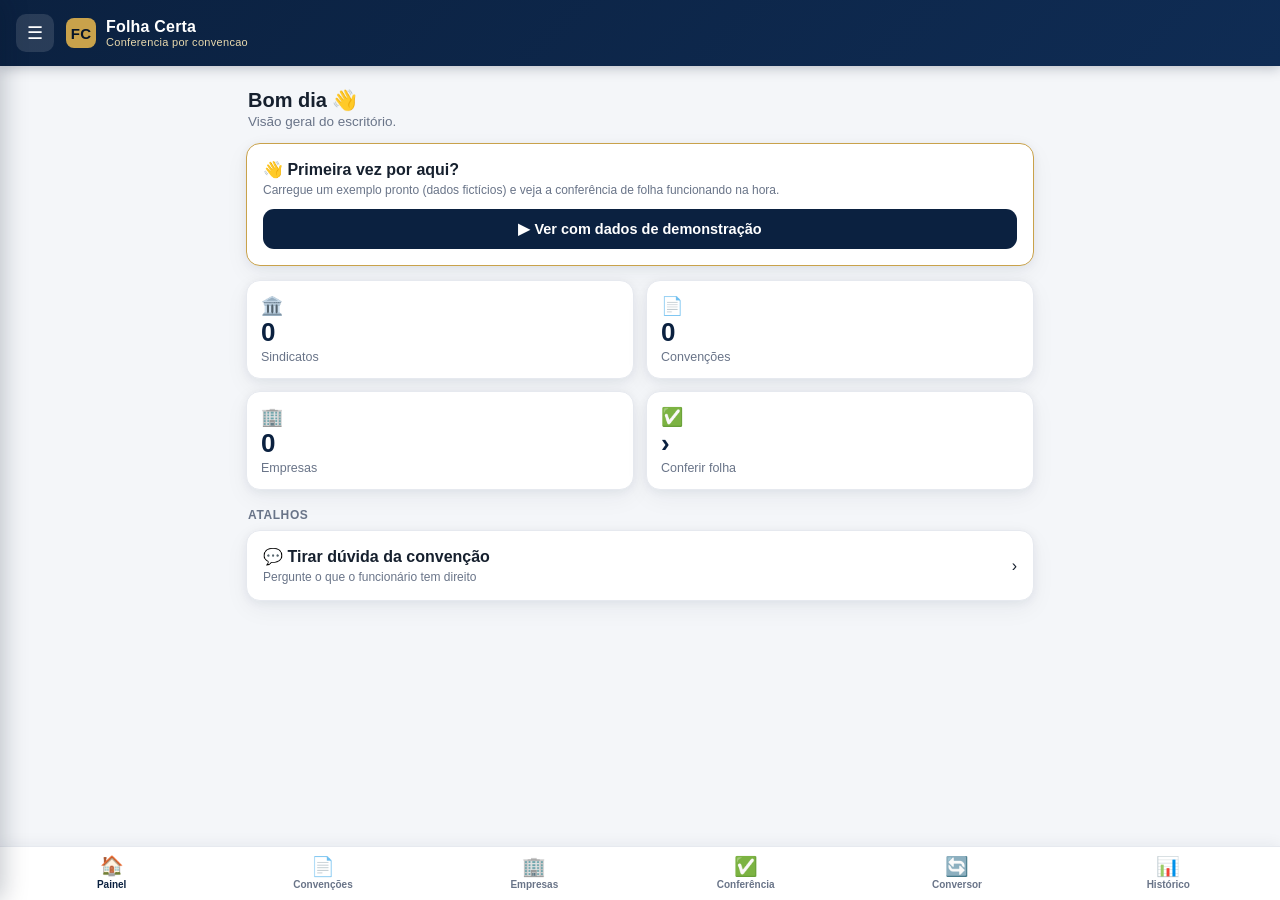
==== commit c1c39b11: "Conversor PDF->JSON tambem na barra de atalhos (rotulo curto)" ====
--- a/folha-certa-standalone.html
+++ b/folha-certa-standalone.html
@@ -159,9 +159,10 @@
   box-shadow:0 -2px 14px rgba(11,33,64,.06);
 }
 .navitem{
-  border:none;background:none;cursor:pointer;flex:1;
+  border:none;background:none;cursor:pointer;flex:1;min-width:0;
   display:flex;flex-direction:column;align-items:center;gap:3px;
-  color:var(--muted);font-size:10.5px;font-weight:600;padding:2px;
+  color:var(--muted);font-size:10px;font-weight:600;padding:2px 1px;
+  text-align:center;line-height:1.1;
 }
 .navitem .i{font-size:19px;line-height:1}
 .navitem.on{color:var(--navy)}
@@ -257,6 +258,7 @@
   <div style="margin-top:auto;padding:12px;border-top:1px solid var(--line)">
     <button class="btn ghost block sm" data-config style="margin-bottom:8px">&#9881; Configuracoes</button>
     <button class="btn ghost block sm" data-export>&#10548; Exportar backup (JSON)</button>
+    <div class="mini" id="appVersion" style="text-align:center;margin-top:10px;opacity:.65"></div>
   </div>
 </aside>
 <nav class="bottomnav" id="bottomnav"></nav>
@@ -514,7 +516,17 @@
   },
   parseNum(v) {
     if (v === '' || v === null || v === undefined) return null;
-    const n = parseFloat(String(v).replace(/\./g, '').replace(',', '.'));
+    let s = String(v).trim().replace(/R\$/gi, '').replace(/\s/g, '');
+    if (!s) return null;
+    if (s.indexOf(',') >= 0) {
+      // formato brasileiro: ponto = milhar, vírgula = decimal (1.659,79)
+      s = s.replace(/\./g, '').replace(',', '.');
+    } else if (/^-?\d{1,3}(\.\d{3})+$/.test(s)) {
+      // só pontos formando milhar sem centavos (1.659) -> remove os pontos
+      s = s.replace(/\./g, '');
+    }
+    // senão, o ponto é separador decimal (1659.79) e fica como está
+    const n = parseFloat(s);
     return isNaN(n) ? null : n;
   },
 
@@ -559,6 +571,16 @@
   }
   function contribAssistencial(regras) {
     return ((regras && regras.contribuicoes) || []).find(x => /assistenc/.test(norm(x.tipo)) && (x.percentual || x.cronograma));
+  }
+  // período (em anos) e nome do adicional por tempo de serviço, conforme o tipo da CCT
+  function tempoServicoInfo(ts) {
+    const t = norm(ts && ts.tipo);
+    if (/anuenio|anu.nio/.test(t)) return { anos: 1, nome: 'Anuênio' };
+    if (/bienio|bi.nio/.test(t)) return { anos: 2, nome: 'Biênio' };
+    if (/quadrienio|quadri.nio/.test(t)) return { anos: 4, nome: 'Quadriênio' };
+    if (/quinquenio|quinqu.nio|quinqu/.test(t)) return { anos: 5, nome: 'Quinquênio' };
+    if (/trienio|tri.nio/.test(t)) return { anos: 3, nome: 'Triênio' };
+    return { anos: 3, nome: 'Adicional por tempo de serviço' };
   }
   // percentual da assistencial na competência (cronograma [{competencia:"06/2026",percentual:2}] tem prioridade)
   function pctAssistencial(assist, competencia) {
@@ -657,21 +679,23 @@
           `"${f.cargo}" pode exercer função de caixa. Se sim, falta o adicional de 6% (${brl(round2(sal * 0.06))}).`, nome);
       }
 
-      // 5) TRIÊNIO / TEMPO DE SERVIÇO
+      // 5) ADICIONAL POR TEMPO DE SERVIÇO (triênio, quinquênio, etc. — conforme a CCT)
       if (temTrienio && f.admissao) {
+        const ts = tempoServicoInfo(regras.tempoServico);
         const anos = anosEntre(f.admissao, folha.competencia);
-        const periodo = 3;
-        const devidos = Math.floor(anos / periodo);
-        const rubT = acharRubrica(f, /trienio|tri.nio|tempo de servico|anuenio|quinquenio/, 'P');
+        const periodo = ts.anos;
+        const teto = money(regras.tempoServico.teto) || 99;
+        const devidos = Math.min(Math.floor(anos / periodo), teto);
+        const rubT = acharRubrica(f, /trienio|tri.nio|bienio|bi.nio|anuenio|anu.nio|quadrienio|quinquenio|quinqu.nio|tempo de servico|ad.*tempo/, 'P');
         if (devidos >= 1 && !rubT) {
-          add('erro', 'Triênio/tempo de serviço não lançado',
-            `${anos.toFixed(1)} anos de casa → ${devidos} período(s). A CCT prevê ${regras.tempoServico.percentual}% por período.`, nome);
+          add('erro', `${ts.nome} não lançado`,
+            `${nome}: ${anos.toFixed(1)} anos de casa → ${devidos} ${ts.nome.toLowerCase()}(s) a cada ${periodo} anos. A CCT prevê ${regras.tempoServico.percentual}% por período.`, nome);
         }
-        // perto de completar (alerta)
+        // perto de completar novo período (alerta) — só se ainda não bateu o teto
         const faltaAno = periodo - (anos % periodo);
-        if (faltaAno <= 60 / 365) {
-          add('alerta', 'Perto de completar triênio',
-            `${nome} completa novo período em breve (${anos.toFixed(1)} anos). Programar o lançamento.`, nome);
+        if (faltaAno <= 60 / 365 && Math.floor(anos / periodo) < teto) {
+          add('alerta', `Perto de completar ${ts.nome.toLowerCase()}`,
+            `${nome} completa novo período (a cada ${periodo} anos) em breve — está com ${anos.toFixed(1)} anos. Programar o lançamento.`, nome);
         }
       }
 
@@ -899,12 +923,198 @@
 
 </script>
 <script>
+/* convert.js — conversor GRÁTIS de PDF para JSON, 100% no navegador (pdf.js).
+ * Não usa a IA nem manda nada pra internet: o PDF é lido localmente.
+ * Tem um parser dedicado ao "EXTRATO MENSAL" (sistema Totali) e um fallback
+ * genérico. Em PDF escaneado (imagem) o texto não sai — aí precisa da IA.
+ */
+const PDFConvert = (function () {
+  if (window.pdfjsLib) {
+    try { pdfjsLib.GlobalWorkerOptions.workerSrc = 'vendor/pdf.worker.min.js'; } catch (e) {}
+  }
+
+  /* ---------- extração de texto, reconstruindo linhas pela posição ---------- */
+  async function extrairTexto(arrayBuffer, onProgress) {
+    if (!window.pdfjsLib) throw new Error('A biblioteca de leitura de PDF (pdf.js) não carregou. Recarregue a página.');
+    const pdf = await pdfjsLib.getDocument({ data: arrayBuffer, isEvalSupported: false }).promise;
+    const linhas = [];
+    for (let p = 1; p <= pdf.numPages; p++) {
+      const page = await pdf.getPage(p);
+      const tc = await page.getTextContent();
+      const itens = tc.items
+        .filter(it => it.str !== undefined)
+        .map(it => ({ str: it.str, x: it.transform[4], y: it.transform[5] }));
+      agruparLinhas(itens).forEach(l => linhas.push(l));
+      if (onProgress) onProgress(p, pdf.numPages);
+    }
+    return linhas.join('\n');
+  }
+
+  // agrupa os pedaços de texto por linha (mesma coordenada Y) e ordena pela X
+  function agruparLinhas(itens) {
+    const buckets = [];
+    itens.forEach(it => {
+      let b = buckets.find(b => Math.abs(b.y - it.y) < 3.2);
+      if (!b) { b = { y: it.y, itens: [] }; buckets.push(b); }
+      b.itens.push(it);
+    });
+    buckets.sort((a, b) => b.y - a.y);
+    return buckets.map(b => b.itens.sort((a, b) => a.x - b.x).map(i => i.str).join(' ').replace(/[ \t]+/g, ' ').trim())
+      .filter(l => l.length);
+  }
+
+  /* ---------- correção de "embaralhamento" (fonte com ToUnicode quebrado) ---------- */
+  const PALAVRAS = ['salario', 'total', 'liquido', 'proventos', 'descontos', 'admiss', 'vinculo',
+    'funcionario', 'empresa', 'competencia', 'referencia', 'inss', 'fgts', 'horas', 'cargo',
+    'folha', 'pagamento', 'base', 'rubrica', 'valor', 'situacao', 'extrato'];
+  function pontua(txt) {
+    const t = txt.toLowerCase(); let s = 0;
+    for (const w of PALAVRAS) if (t.indexOf(w) >= 0) s++;
+    return s;
+  }
+  function deslocar(txt, k) {
+    let out = '';
+    for (let i = 0; i < txt.length; i++) {
+      const c = txt.charCodeAt(i);
+      if (c >= 65 && c <= 90) out += String.fromCharCode((c - 65 + k + 26 * 40) % 26 + 65);
+      else if (c >= 97 && c <= 122) out += String.fromCharCode((c - 97 + k + 26 * 40) % 26 + 97);
+      else out += txt[i];
+    }
+    return out;
+  }
+  function corrigirEmbaralhamento(txt) {
+    const base = pontua(txt);
+    if (base >= 4) return { texto: txt, deslocamento: 0, embaralhado: false };
+    let melhor = { k: 0, score: base };
+    for (let k = 1; k < 26; k++) {
+      const s = pontua(deslocar(txt.slice(0, 8000), k));
+      if (s > melhor.score) melhor = { k, score: s };
+    }
+    if (melhor.k && melhor.score >= 4) return { texto: deslocar(txt, melhor.k), deslocamento: melhor.k, embaralhado: true };
+    return { texto: txt, deslocamento: 0, embaralhado: false };
+  }
+
+  /* ---------- utilidades ---------- */
+  const RE_CNPJ = /(\d{2}\.?\d{3}\.?\d{3}\/?\d{4}-?\d{2})/;
+  const RE_CPF = /(\d{3}\.?\d{3}\.?\d{3}-?\d{2})/;
+  const RE_COMPET = /(0?[1-9]|1[0-2])\s*\/\s*(20\d{2})/;
+  const RE_DATA = /([0-3]?\d)\/([01]?\d)\/(\d{4})/;
+  const RE_MOEDA = /-?\d{1,3}(?:\.\d{3})*,\d{2}-?/;
+
+  function num(br) {
+    if (br == null) return null;
+    let s = ('' + br).trim();
+    const neg = /-$/.test(s) || /^-/.test(s);
+    s = s.replace(/-/g, '').replace(/\./g, '').replace(',', '.');
+    const n = parseFloat(s);
+    if (isNaN(n)) return null;
+    return neg ? -n : n;
+  }
+  function soDigitos(s) { return (s || '').replace(/\D/g, ''); }
+  function dataISO(dstr) {
+    const m = RE_DATA.exec(dstr || '');
+    if (!m) return '';
+    return `${m[3]}-${m[2].padStart(2, '0')}-${m[1].padStart(2, '0')}`;
+  }
+
+  /* ---------- rubricas de uma linha (1 ou 2 colunas: provento à esq., desconto à dir.) ---------- */
+  function parseRubricas(l) {
+    const out = [];
+    const re = /(\d{1,5})\s+(.+?)\s+(\d{1,3}(?:\.\d{3})*,\d{2})\s+([PD])(?=\s+\d|\s*$)/g;
+    let m;
+    while ((m = re.exec(l))) {
+      let meio = m[2].trim(), ref = null;
+      const tk = meio.split(/\s+/);
+      if (tk.length > 1 && /^[\d.:,%]+$/.test(tk[tk.length - 1]) && /\d/.test(tk[tk.length - 1])) { ref = tk.pop(); meio = tk.join(' '); }
+      out.push({ cod: m[1], descricao: meio, referencia: ref, valor: num(m[3]), tipo: m[4] });
+    }
+    return out;
+  }
+
+  /* ---------- parser dedicado ao EXTRATO MENSAL (Totali) ---------- */
+  function ehExtratoMensal(texto) {
+    return /extrato mensal/i.test(texto) || /^\s*Empr\.?:\s*\d+\s+.+Situa[çc]/im.test(texto);
+  }
+  function parseExtratoMensal(linhas) {
+    let empresaNome = '', empresaCnpj = '', competencia = '';
+    const funcs = [];
+    let cur = null;
+    const push = () => { if (cur) { funcs.push(cur); cur = null; } };
+
+    for (const l of linhas) {
+      let m;
+      if ((m = l.match(/^Empresa:\s*\d*\s*-?\s*(.+?)\s+P[áa]gina:/i))) { if (!empresaNome) empresaNome = m[1].trim(); continue; }
+      if (!empresaNome && (m = l.match(/^Empresa:\s*\d*\s*-?\s*(.+)$/i))) { empresaNome = m[1].trim(); continue; }
+      if ((m = l.match(/^CNPJ:\s*([\d.\/-]{14,})/i))) { if (!empresaCnpj) empresaCnpj = soDigitos(m[1]); continue; }
+      if ((m = l.match(/Compet[êe]ncia:\s*(\d{1,2}\/\d{4})/i))) { if (!competencia) competencia = m[1]; continue; }
+
+      if ((m = l.match(/^Empr\.?:\s*(\d+)\s+(.+?)\s+Situa[çc][ãa]o:\s*(.+?)\s+CPF:\s*([\d.\-]+)\s+Adm:\s*([\d\/]+)/i))) {
+        push();
+        cur = {
+          matricula: m[1], nome: m[2].trim(), situacao: m[3].trim(), cpf: soDigitos(m[4]), admissao: dataISO(m[5]),
+          cargo: '', cbo: '', vinculo: '', salario: null, horasMes: null, rubricas: [],
+          proventos: null, descontos: null, liquido: null, baseINSS: null, baseFGTS: null, valorFGTS: null,
+        };
+        continue;
+      }
+      if (!cur) continue;
+      if ((m = l.match(/^V[íi]nculo:\s*(.+?)\s+CC:.*?Horas\s*M[êe]s:\s*([\d.,]+)/i))) { cur.vinculo = m[1].trim(); cur.horasMes = num(m[2]); continue; }
+      if ((m = l.match(/^Cargo:\s*\d*\s*(.+?)\s+C\.?\s?B\.?\s?O\.?:?\s*(\d+)?.*?Sal[áa]rio:\s*([\d.,]+)/i))) { cur.cargo = m[1].trim(); cur.cbo = m[2] || ''; cur.salario = num(m[3]); continue; }
+      if ((m = l.match(/Proventos:\s*([\d.,]+).*?Descontos:\s*([\d.,]+).*?L[íi]quido:\s*(-?[\d.,]+)/i))) { cur.proventos = num(m[1]); cur.descontos = num(m[2]); cur.liquido = num(m[3]); continue; }
+      if ((m = l.match(/Base\s*INSS:\s*([\d.,]+).*?Base\s*FGTS:\s*([\d.,]+).*?Valor\s*FGTS:\s*([\d.,]+)/i))) { cur.baseINSS = num(m[1]); cur.baseFGTS = num(m[2]); cur.valorFGTS = num(m[3]); continue; }
+      if (/^(Data de pagamento|Assinatura|Sistema licenciado|C[áa]lculo:|EXTRATO MENSAL|ND:|NF:)/i.test(l)) continue;
+      const rub = parseRubricas(l);
+      if (rub.length) cur.rubricas.push(...rub);
+    }
+    push();
+    return { empresaNome, empresaCnpj, competencia, regime: 'normal', funcionarios: funcs };
+  }
+
+  /* ---------- fallback genérico (layouts desconhecidos) ---------- */
+  function parseGenerico(linhas, texto) {
+    let empresaCnpj = '', empresaNome = '', competencia = '';
+    const mC = texto.match(RE_CNPJ); if (mC) empresaCnpj = soDigitos(mC[1]);
+    const mK = texto.match(RE_COMPET); if (mK) competencia = `${mK[1].padStart(2, '0')}/${mK[2]}`;
+    for (const l of linhas.slice(0, 12)) {
+      if (l.length > 4 && !RE_CNPJ.test(l) && /[A-Za-zÀ-ÿ]/.test(l) && !/folha|extrato|p[áa]gina|competen/i.test(l)) { empresaNome = l.trim(); break; }
+    }
+    return { empresaNome, empresaCnpj, competencia, regime: 'normal', funcionarios: [] };
+  }
+
+  /* ---------- orquestra ---------- */
+  function parseFolha(textoBruto) {
+    const fix = corrigirEmbaralhamento(textoBruto);
+    const texto = fix.texto;
+    const linhas = texto.split('\n').map(l => l.trim()).filter(Boolean);
+    const alertas = [];
+    let folha, formato;
+    if (ehExtratoMensal(texto)) { folha = parseExtratoMensal(linhas); formato = 'Extrato Mensal (Totali)'; }
+    else { folha = parseGenerico(linhas, texto); formato = 'genérico'; }
+
+    if (fix.embaralhado) alertas.push(`O PDF vinha com as letras deslocadas (fonte fora do padrão); corrigi automaticamente (deslocamento ${fix.deslocamento}). Confira os nomes.`);
+    if (!folha.funcionarios.length) alertas.push('Não consegui separar os funcionários automaticamente. Provavelmente é um PDF escaneado (imagem) ou um layout diferente — confira o texto extraído, ajuste o JSON, ou use a leitura por IA.');
+    else {
+      const semSalario = folha.funcionarios.filter(f => !f.salario).length;
+      if (semSalario) alertas.push(`${semSalario} funcionário(s) sem salário-base identificado — confira no JSON.`);
+    }
+    if (!folha.competencia) alertas.push('Não achei a competência (MM/AAAA) — preencha no JSON.');
+
+    return { folha, texto, alertas, formato, embaralhado: fix.embaralhado };
+  }
+
+  return { extrairTexto, parseFolha, parseRubricas, corrigirEmbaralhamento, _num: num };
+})();
+
+</script>
+<script>
 /* app.js — roteador + telas do Folha Certa (MVP) */
 (function () {
   'use strict';
 
   const $ = (s, r = document) => r.querySelector(s);
   const app = $('#app');
+
+  const APP_VERSION = 'v17 · 23/07/2026';   // aparece no rodapé do menu ☰
 
   const NAV = [
     { id: 'painel', label: 'Painel', icon: '🏠', primary: true },
@@ -912,6 +1122,7 @@
     { id: 'convencoes', label: 'Convenções', icon: '📄', primary: true },
     { id: 'empresas', label: 'Empresas', icon: '🏢', primary: true },
     { id: 'conferencia', label: 'Conferência', icon: '✅', primary: true },
+    { id: 'conversor', label: 'Conversor PDF→JSON', short: 'Conversor', icon: '🔄', primary: true },
     { id: 'historico', label: 'Histórico', icon: '📊', primary: true },
     { id: 'duvidas', label: 'Dúvidas', icon: '💬', primary: false },
   ];
@@ -946,7 +1157,7 @@
     const bn = $('#bottomnav');
     bn.innerHTML = NAV.filter(n => n.primary).map(n => `
       <button class="navitem ${state.view === n.id ? 'on' : ''}" data-go="${n.id}">
-        <span class="i">${n.icon}</span>${n.label}
+        <span class="i">${n.icon}</span>${n.short || n.label}
       </button>`).join('');
     const dn = $('#drawerNav');
     dn.innerHTML = NAV.map(n => `
@@ -1332,6 +1543,7 @@
             <input id="cf_pdf" type="file" accept="application/pdf" hidden>
             <button class="btn gold block sm" id="cf_absorver" disabled style="margin-top:8px">🤖 Ler folha com IA e auditar</button>
             <div class="mini" id="cf_ia_status" style="margin-top:6px"></div>
+            <div class="notice" style="margin-top:8px">💡 Quer <b>de graça</b>? O <a data-go="conversor" style="cursor:pointer;color:var(--navy);font-weight:700">Conversor PDF→JSON ›</a> lê a folha aqui no aparelho (sem IA, ideal para o Extrato Mensal).</div>
           </div>
           <div class="field"><label>Lançamentos variáveis do mês</label>
             <textarea id="cf_var" placeholder="Ex.: João - 10h extras 50%; Maria - 2 faltas; Pedro afastado desde 05/07 (INSS)..."></textarea>
@@ -1506,6 +1718,104 @@
     });
   }
 
+  /* ============================================================
+     CONVERSOR PDF → JSON (grátis, no aparelho, via pdf.js)
+  ============================================================ */
+  let _convTexto = '';
+  async function viewConversor() {
+    const ok = typeof PDFConvert !== 'undefined' && typeof pdfjsLib !== 'undefined';
+    return `<div class="view">
+      <div class="view-title">Conversor de folha (PDF → JSON)</div>
+      <p class="view-sub">Grátis e sem IA: o PDF é lido aqui no aparelho, nada é enviado pra internet.</p>
+      <div class="card">
+        <div class="field"><label>Folha em PDF</label>
+          <div class="drop" id="cv_drop"><b>Toque para anexar</b> a folha (PDF com texto — não escaneado)</div>
+          <input id="cv_pdf" type="file" accept="application/pdf" hidden>
+          <div class="mini" id="cv_status" style="margin-top:8px"></div>
+        </div>
+        <div class="hint">Feito para o <b>Extrato Mensal</b> do sistema. Em PDF escaneado (imagem) o texto não sai — nesse caso use a leitura por IA na Conferência.</div>
+      </div>
+      <div id="cv_out"></div>
+      ${ok ? '' : '<div class="notice">O leitor de PDF (pdf.js) não carregou nesta versão. Abra o app pelo site (GitHub Pages) para usar o conversor grátis.</div>'}
+    </div>`;
+  }
+  function wireConversor() {
+    const drop = $('#cv_drop'); if (!drop) return;
+    const inp = $('#cv_pdf');
+    drop.addEventListener('click', () => inp.click());
+    inp.addEventListener('change', e => { const f = e.target.files[0]; if (f) converterPDF(f); });
+  }
+  async function converterPDF(file) {
+    const status = $('#cv_status'), drop = $('#cv_drop');
+    if (typeof PDFConvert === 'undefined') { toast('Leitor de PDF indisponível — recarregue a página (Ctrl+Shift+R)', 'err'); return; }
+    drop.classList.add('has'); drop.innerHTML = '📎 ' + Util.escape(file.name);
+    $('#cv_out').innerHTML = '';
+    status.textContent = 'Lendo o PDF no aparelho...';
+    try {
+      const buf = await file.arrayBuffer();
+      const txt = await PDFConvert.extrairTexto(buf, (p, n) => { status.textContent = `Lendo página ${p}/${n}...`; });
+      const r = PDFConvert.parseFolha(txt);
+      _convTexto = r.texto;
+      status.textContent = '';
+      renderConversao(r);
+    } catch (e) {
+      status.innerHTML = '<span style="color:var(--err)">Erro ao ler o PDF: ' + Util.escape(e.message) + '</span>';
+    }
+  }
+  function renderConversao(r) {
+    const f = r.folha;
+    const json = JSON.stringify(f, null, 2);
+    const alertasHtml = r.alertas.length
+      ? `<div class="notice gold" style="margin-top:8px">⚠️ Confira:<br>${r.alertas.map(Util.escape).join('<br>')}</div>`
+      : '<div class="notice" style="margin-top:8px">✅ Sem pendências detectadas. Ainda assim, confira o JSON antes de auditar.</div>';
+    $('#cv_out').innerHTML = `
+      <div class="card">
+        <div class="section-hd">Resultado da conversão</div>
+        <div class="kv"><span>Empresa: <b>${Util.escape(f.empresaNome || '—')}</b></span><span>CNPJ: <b>${Util.formatCNPJ(f.empresaCnpj || '')}</b></span></div>
+        <div class="kv"><span>Competência: <b>${Util.escape(f.competencia || '—')}</b></span><span>Funcionários: <b>${f.funcionarios.length}</b></span></div>
+        <div class="kv"><span>Formato: <b>${Util.escape(r.formato)}</b></span></div>
+        ${alertasHtml}
+        <div class="fab-row" style="flex-wrap:wrap;margin-top:10px">
+          <button class="btn primary" id="cv_baixar">⤓ Baixar JSON</button>
+          <button class="btn" id="cv_copiar">⧉ Copiar</button>
+          <button class="btn gold" id="cv_auditar">✅ Auditar esta folha</button>
+          <button class="btn ghost" id="cv_vertexto">📄 Ver texto extraído</button>
+        </div>
+        <div class="field" style="margin-top:10px"><label>JSON (edite se precisar antes de auditar)</label>
+          <textarea id="cv_json" spellcheck="false" style="min-height:260px;font-family:ui-monospace,monospace;font-size:12px">${Util.escape(json)}</textarea></div>
+        <div id="cv_texto" style="display:none"></div>
+      </div>`;
+    $('#cv_baixar').addEventListener('click', () => {
+      const nome = `folha-${(f.empresaNome || 'empresa').toLowerCase().replace(/[^a-z0-9]+/g, '-').replace(/^-|-$/g, '').slice(0, 30)}-${(f.competencia || '').replace('/', '-')}.json`;
+      baixarArquivo(nome, $('#cv_json').value, 'application/json');
+      toast('JSON baixado ✓', 'ok');
+    });
+    $('#cv_copiar').addEventListener('click', async () => {
+      try { await navigator.clipboard.writeText($('#cv_json').value); toast('JSON copiado ✓', 'ok'); }
+      catch (e) { toast('Não consegui copiar — selecione o texto e copie manualmente', 'warn'); }
+    });
+    $('#cv_auditar').addEventListener('click', async () => {
+      let folha; try { folha = JSON.parse($('#cv_json').value); } catch (e) { return toast('JSON inválido: ' + e.message, 'err'); }
+      state.view = 'conferencia'; await render(); window.scrollTo(0, 0);
+      await importFolha(folha);
+    });
+    $('#cv_vertexto').addEventListener('click', () => {
+      const box = $('#cv_texto');
+      if (box.style.display === 'none') {
+        box.style.display = 'block';
+        box.innerHTML = `<div class="field" style="margin-top:10px"><label>Texto extraído do PDF (conferência)</label>
+          <textarea readonly spellcheck="false" style="min-height:200px;font-family:ui-monospace,monospace;font-size:11px">${Util.escape(_convTexto || '')}</textarea></div>`;
+      } else { box.style.display = 'none'; box.innerHTML = ''; }
+    });
+  }
+  function baixarArquivo(nome, conteudo, tipo) {
+    const blob = new Blob([conteudo], { type: tipo || 'text/plain' });
+    const url = URL.createObjectURL(blob);
+    const a = document.createElement('a');
+    a.href = url; a.download = nome; a.click();
+    URL.revokeObjectURL(url);
+  }
+
   /* ------------- helpers ------------- */
   function emptyState(em, t, p) {
     return `<div class="empty"><div class="em">${em}</div><h3 style="margin:10px 0 0">${t}</h3><p>${p}</p></div>`;
@@ -1520,13 +1830,15 @@
   /* ------------- render dispatcher ------------- */
   const VIEWS = {
     painel: viewPainel, sindicatos: viewSindicatos, convencoes: viewConvencoes,
-    empresas: viewEmpresas, conferencia: viewConferencia, historico: viewHistorico, duvidas: viewDuvidas,
+    empresas: viewEmpresas, conferencia: viewConferencia, conversor: viewConversor,
+    historico: viewHistorico, duvidas: viewDuvidas,
   };
   async function render(arg) {
     renderNav();
     app.innerHTML = '<div class="view"><div class="empty"><div class="em">⏳</div></div></div>';
     app.innerHTML = await VIEWS[state.view](arg);
     if (state.view === 'conferencia') wireConferencia();
+    if (state.view === 'conversor') wireConversor();
     if (state.view === 'duvidas') wireDuvidas();
   }
 
@@ -2099,8 +2411,9 @@
   }
 
   /* boot */
+  const _ver = $('#appVersion'); if (_ver) _ver.textContent = 'Folha Certa ' + APP_VERSION;
   render();
-  window.FC = { go, DB, toast, Util, Schema, Audit, IA, importConvencao, importFolha, exportBackup, createCltRegime, openMediadorModal }; // atalho p/ debug/console
+  window.FC = { go, DB, toast, Util, Schema, Audit, IA, importConvencao, importFolha, exportBackup, createCltRegime, openMediadorModal, versao: APP_VERSION }; // atalho p/ debug/console
 })();
 
 </script>
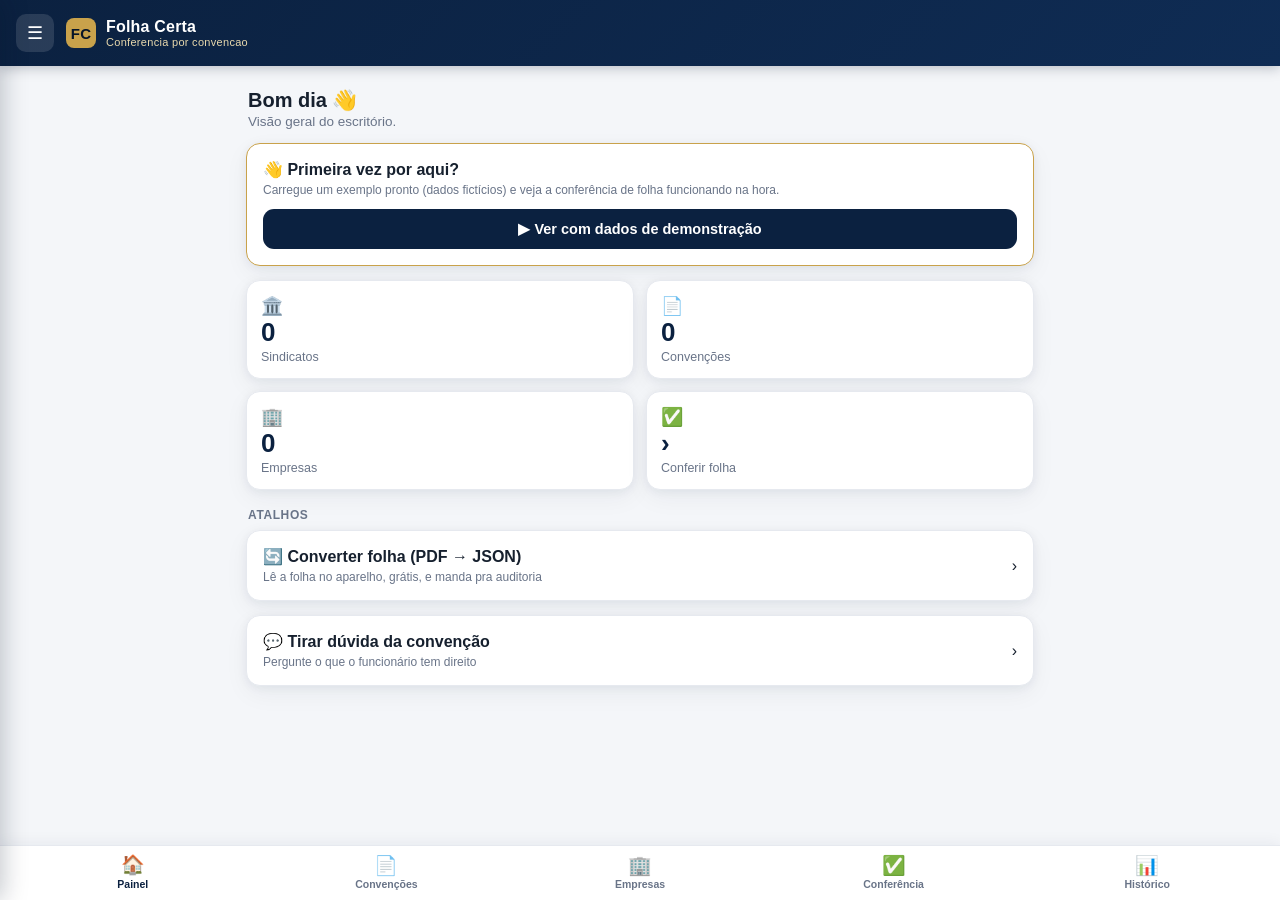
==== commit e119d5c5: "Conversor vira atalho no Painel (com dica no hover) em vez da barra de baixo" ====
--- a/folha-certa-standalone.html
+++ b/folha-certa-standalone.html
@@ -159,10 +159,9 @@
   box-shadow:0 -2px 14px rgba(11,33,64,.06);
 }
 .navitem{
-  border:none;background:none;cursor:pointer;flex:1;min-width:0;
+  border:none;background:none;cursor:pointer;flex:1;
   display:flex;flex-direction:column;align-items:center;gap:3px;
-  color:var(--muted);font-size:10px;font-weight:600;padding:2px 1px;
-  text-align:center;line-height:1.1;
+  color:var(--muted);font-size:10.5px;font-weight:600;padding:2px;
 }
 .navitem .i{font-size:19px;line-height:1}
 .navitem.on{color:var(--navy)}
@@ -1114,7 +1113,7 @@
   const $ = (s, r = document) => r.querySelector(s);
   const app = $('#app');
 
-  const APP_VERSION = 'v17 · 23/07/2026';   // aparece no rodapé do menu ☰
+  const APP_VERSION = 'v18 · 23/07/2026';   // aparece no rodapé do menu ☰
 
   const NAV = [
     { id: 'painel', label: 'Painel', icon: '🏠', primary: true },
@@ -1122,7 +1121,7 @@
     { id: 'convencoes', label: 'Convenções', icon: '📄', primary: true },
     { id: 'empresas', label: 'Empresas', icon: '🏢', primary: true },
     { id: 'conferencia', label: 'Conferência', icon: '✅', primary: true },
-    { id: 'conversor', label: 'Conversor PDF→JSON', short: 'Conversor', icon: '🔄', primary: true },
+    { id: 'conversor', label: 'Conversor PDF→JSON', icon: '🔄', primary: false },
     { id: 'historico', label: 'Histórico', icon: '📊', primary: true },
     { id: 'duvidas', label: 'Dúvidas', icon: '💬', primary: false },
   ];
@@ -1157,7 +1156,7 @@
     const bn = $('#bottomnav');
     bn.innerHTML = NAV.filter(n => n.primary).map(n => `
       <button class="navitem ${state.view === n.id ? 'on' : ''}" data-go="${n.id}">
-        <span class="i">${n.icon}</span>${n.short || n.label}
+        <span class="i">${n.icon}</span>${n.label}
       </button>`).join('');
     const dn = $('#drawerNav');
     dn.innerHTML = NAV.map(n => `
@@ -1223,7 +1222,10 @@
           </div>` : ''}
 
         <div class="section-hd">Atalhos</div>
-        <div class="card tap" data-go="duvidas"><div class="row between">
+        <div class="card tap" data-go="conversor" title="Clique aqui para converter sua folha em JSON e auditar"><div class="row between">
+          <div><h3>🔄 Converter folha (PDF → JSON)</h3><div class="mini">Lê a folha no aparelho, grátis, e manda pra auditoria</div></div><span>›</span>
+        </div></div>
+        <div class="card tap" data-go="duvidas" title="Pergunte à IA o que o funcionário tem direito, com base na convenção"><div class="row between">
           <div><h3>💬 Tirar dúvida da convenção</h3><div class="mini">Pergunte o que o funcionário tem direito</div></div><span>›</span>
         </div></div>
       </div>`;
